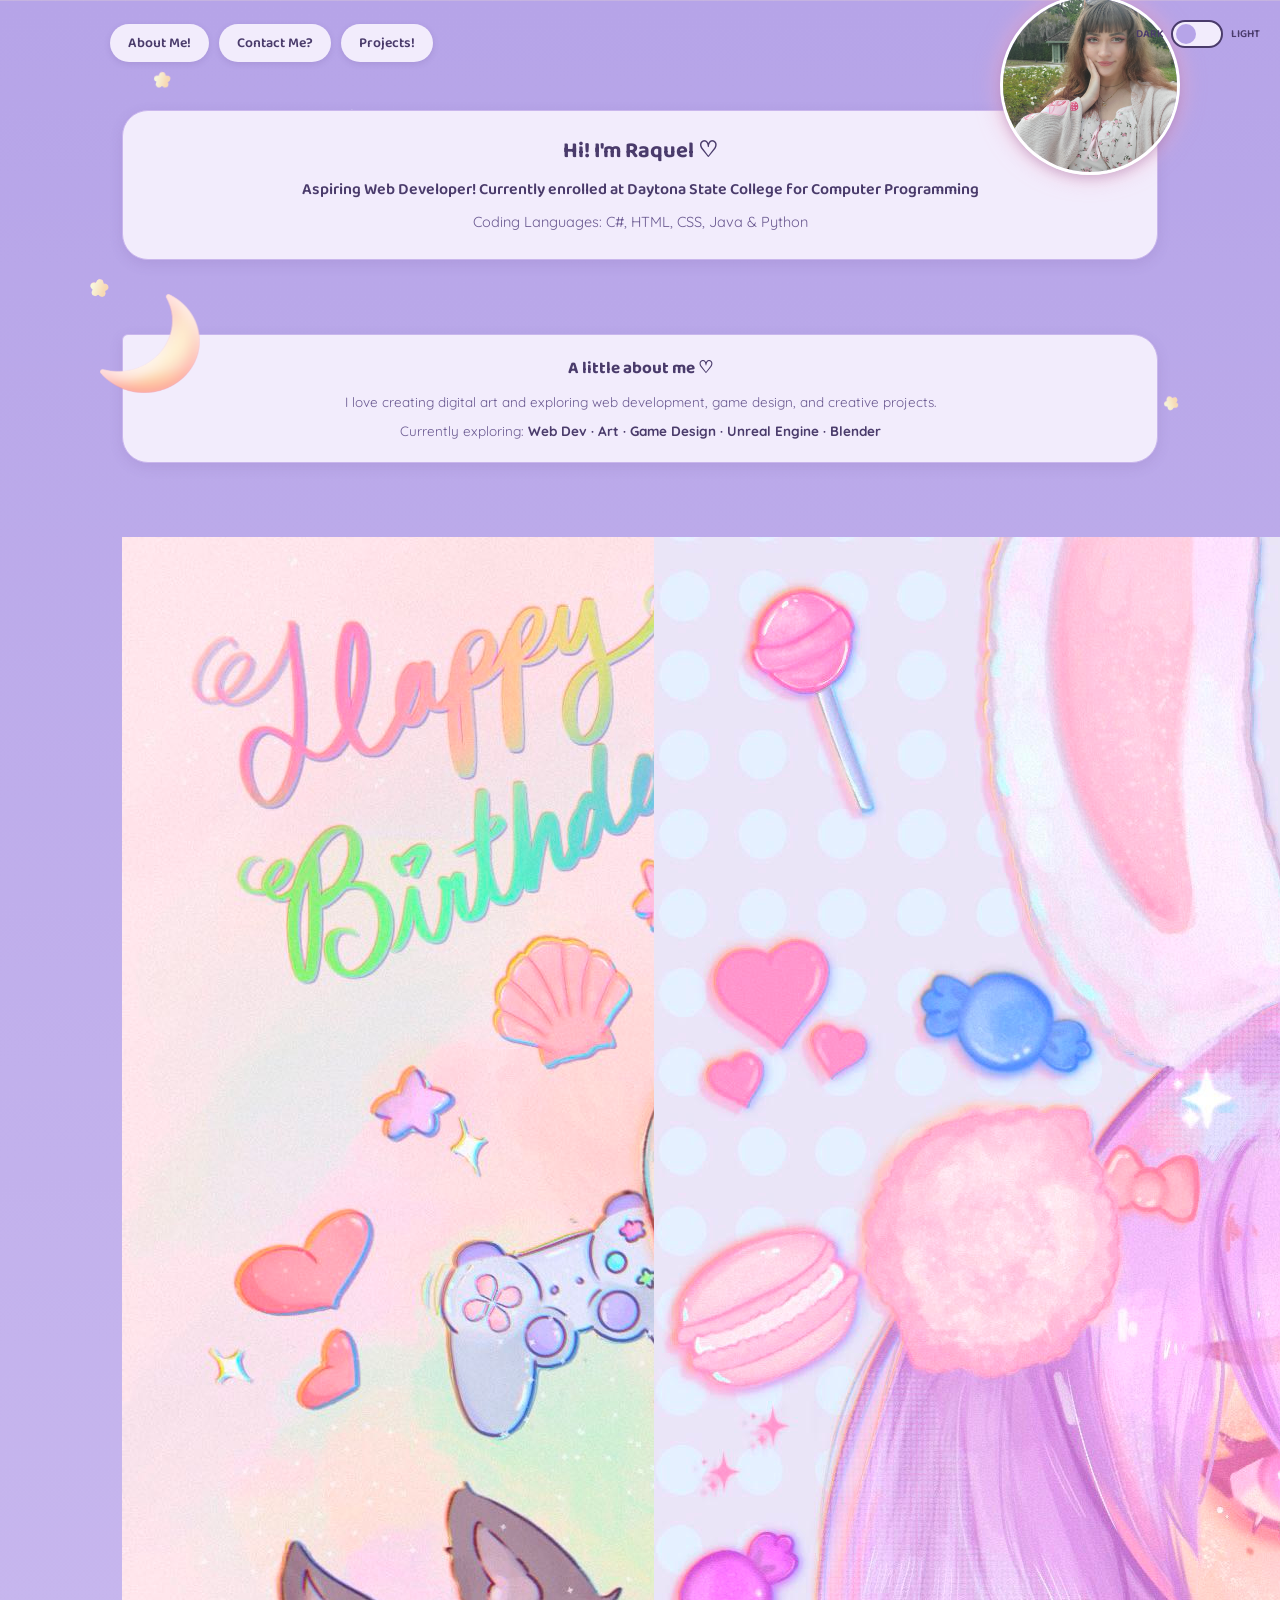
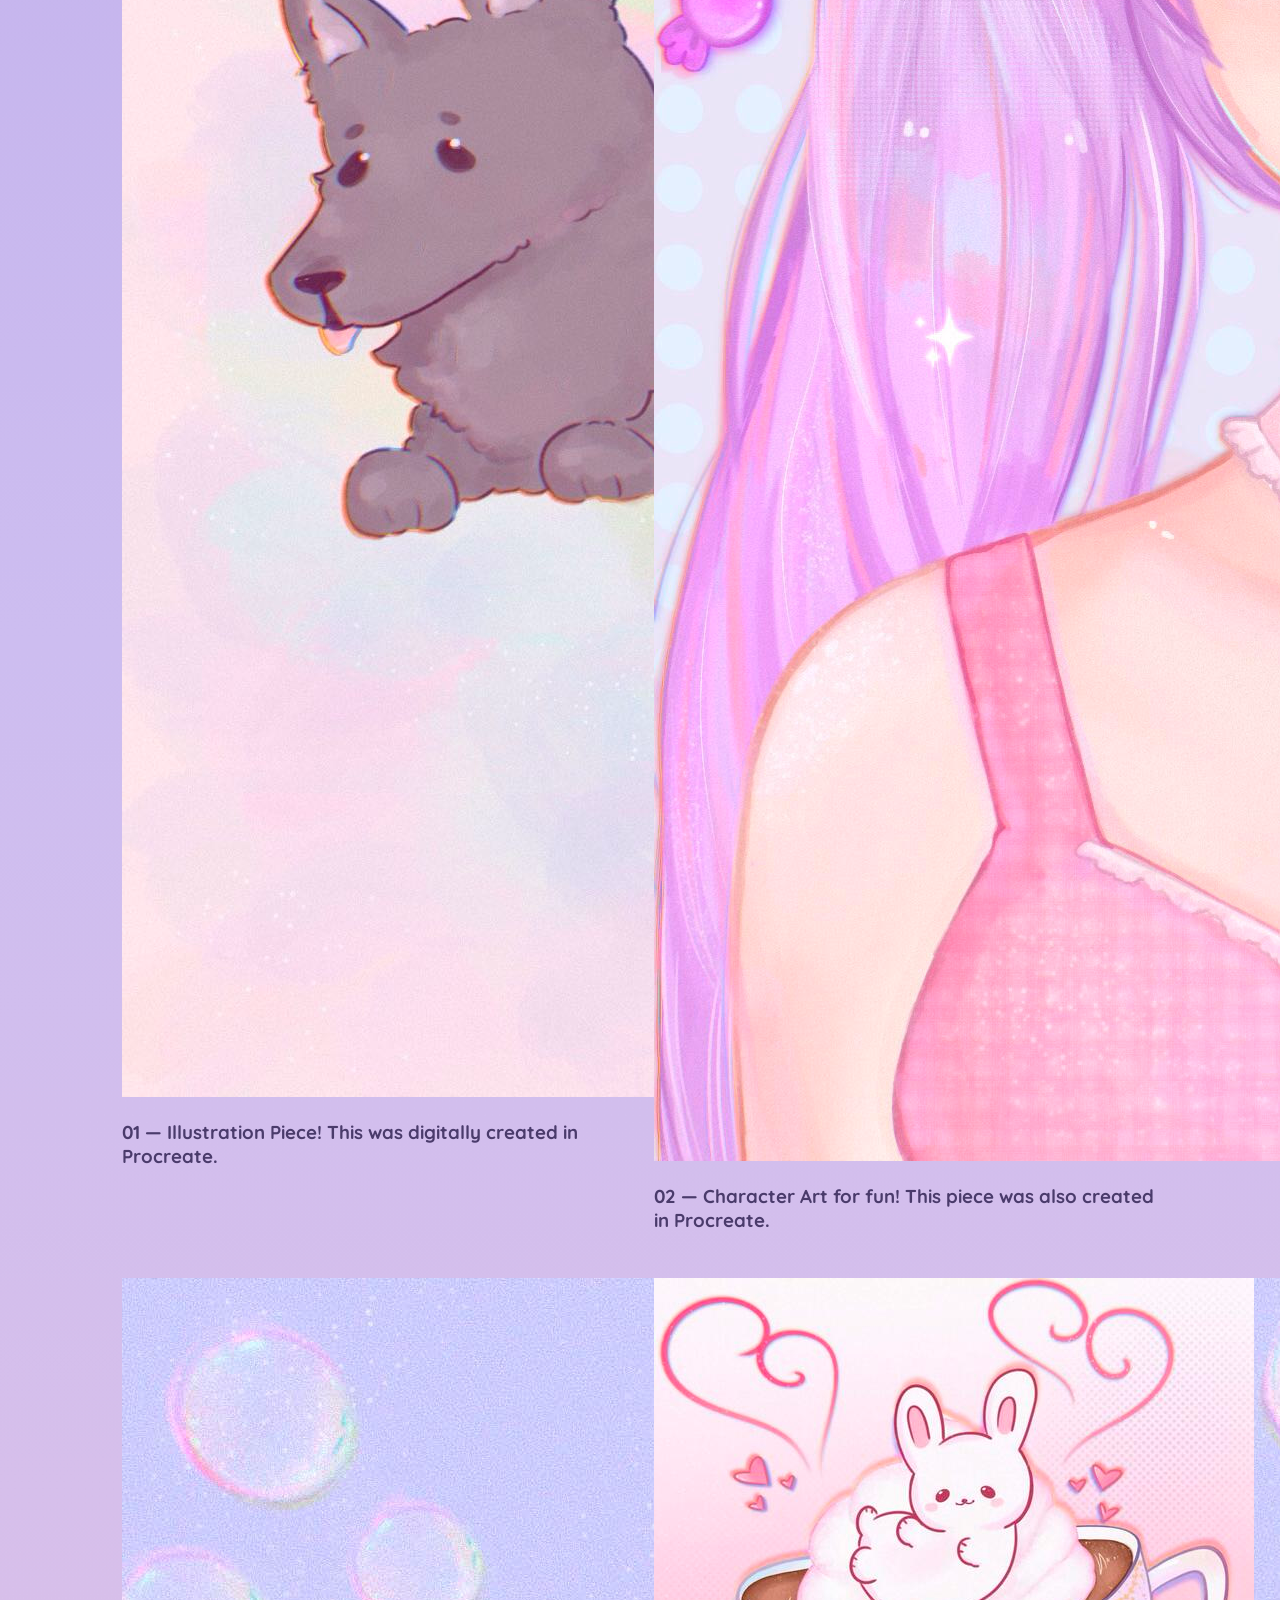
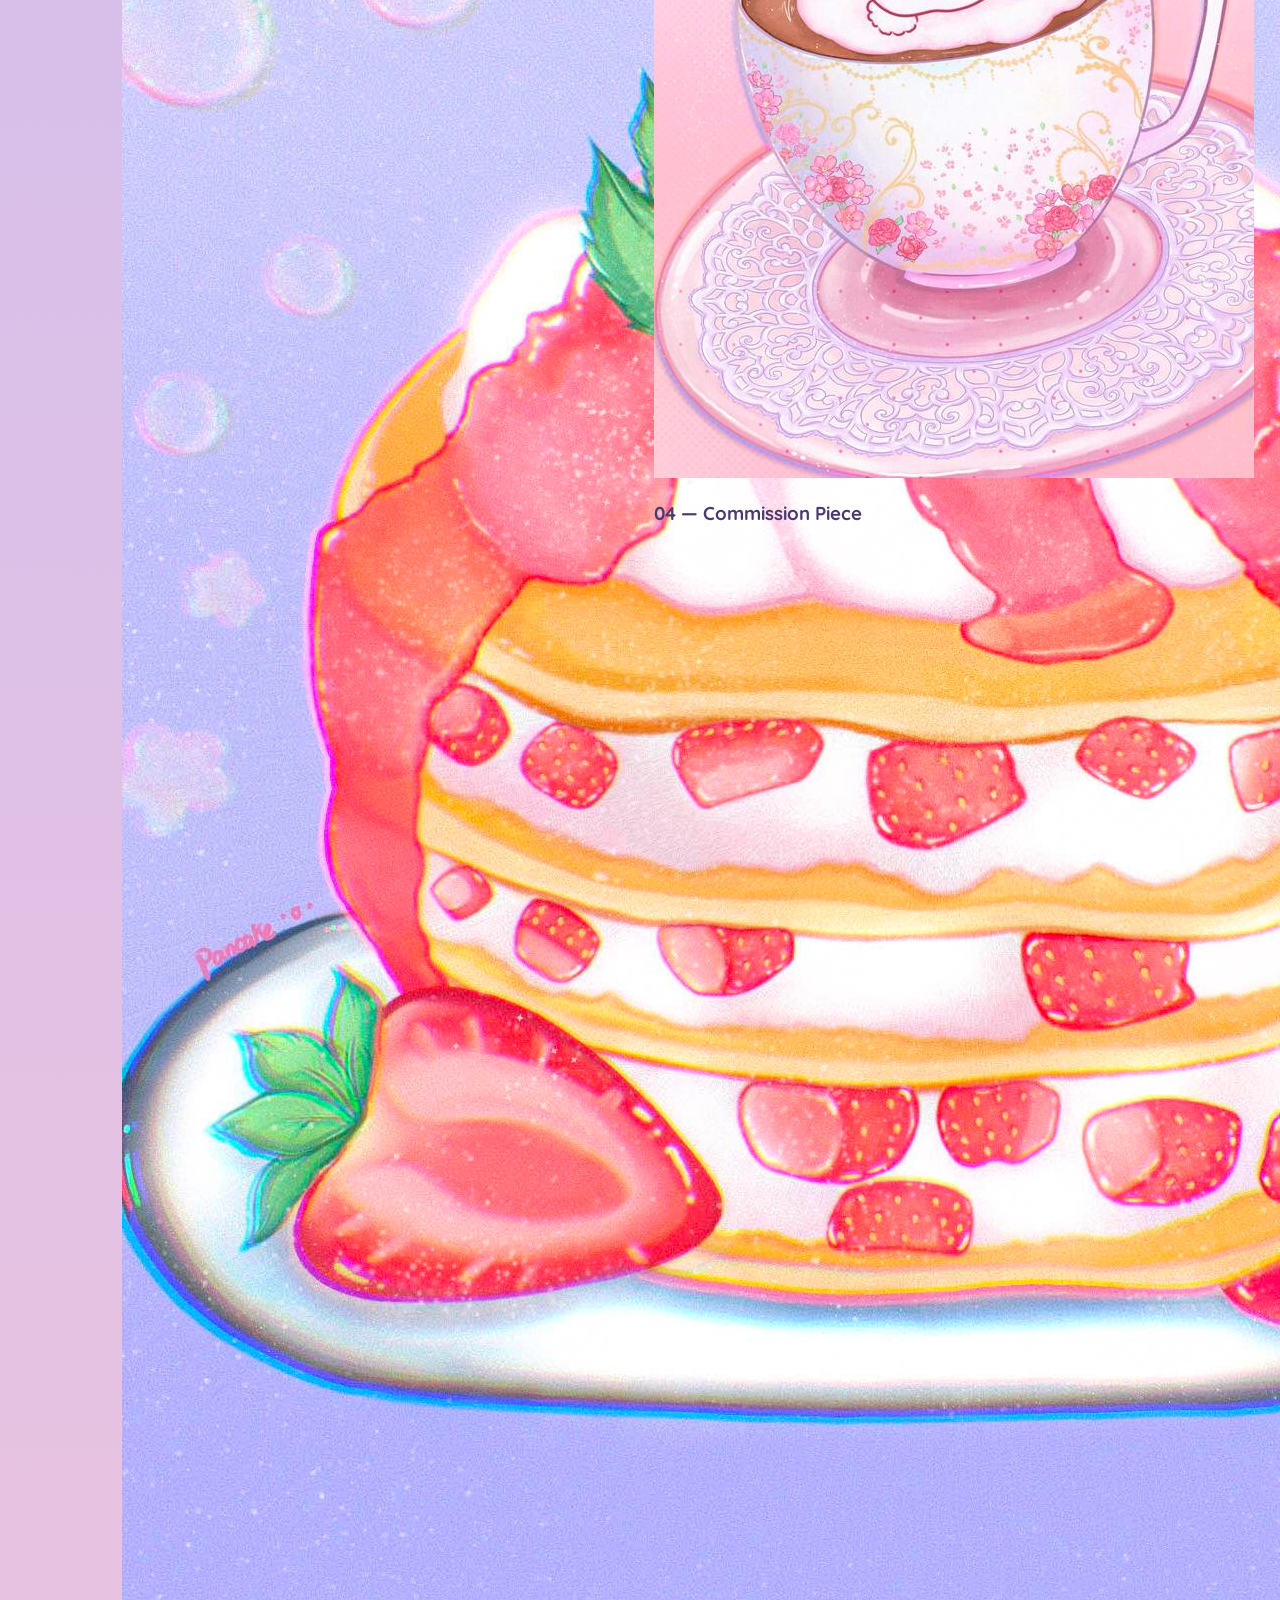
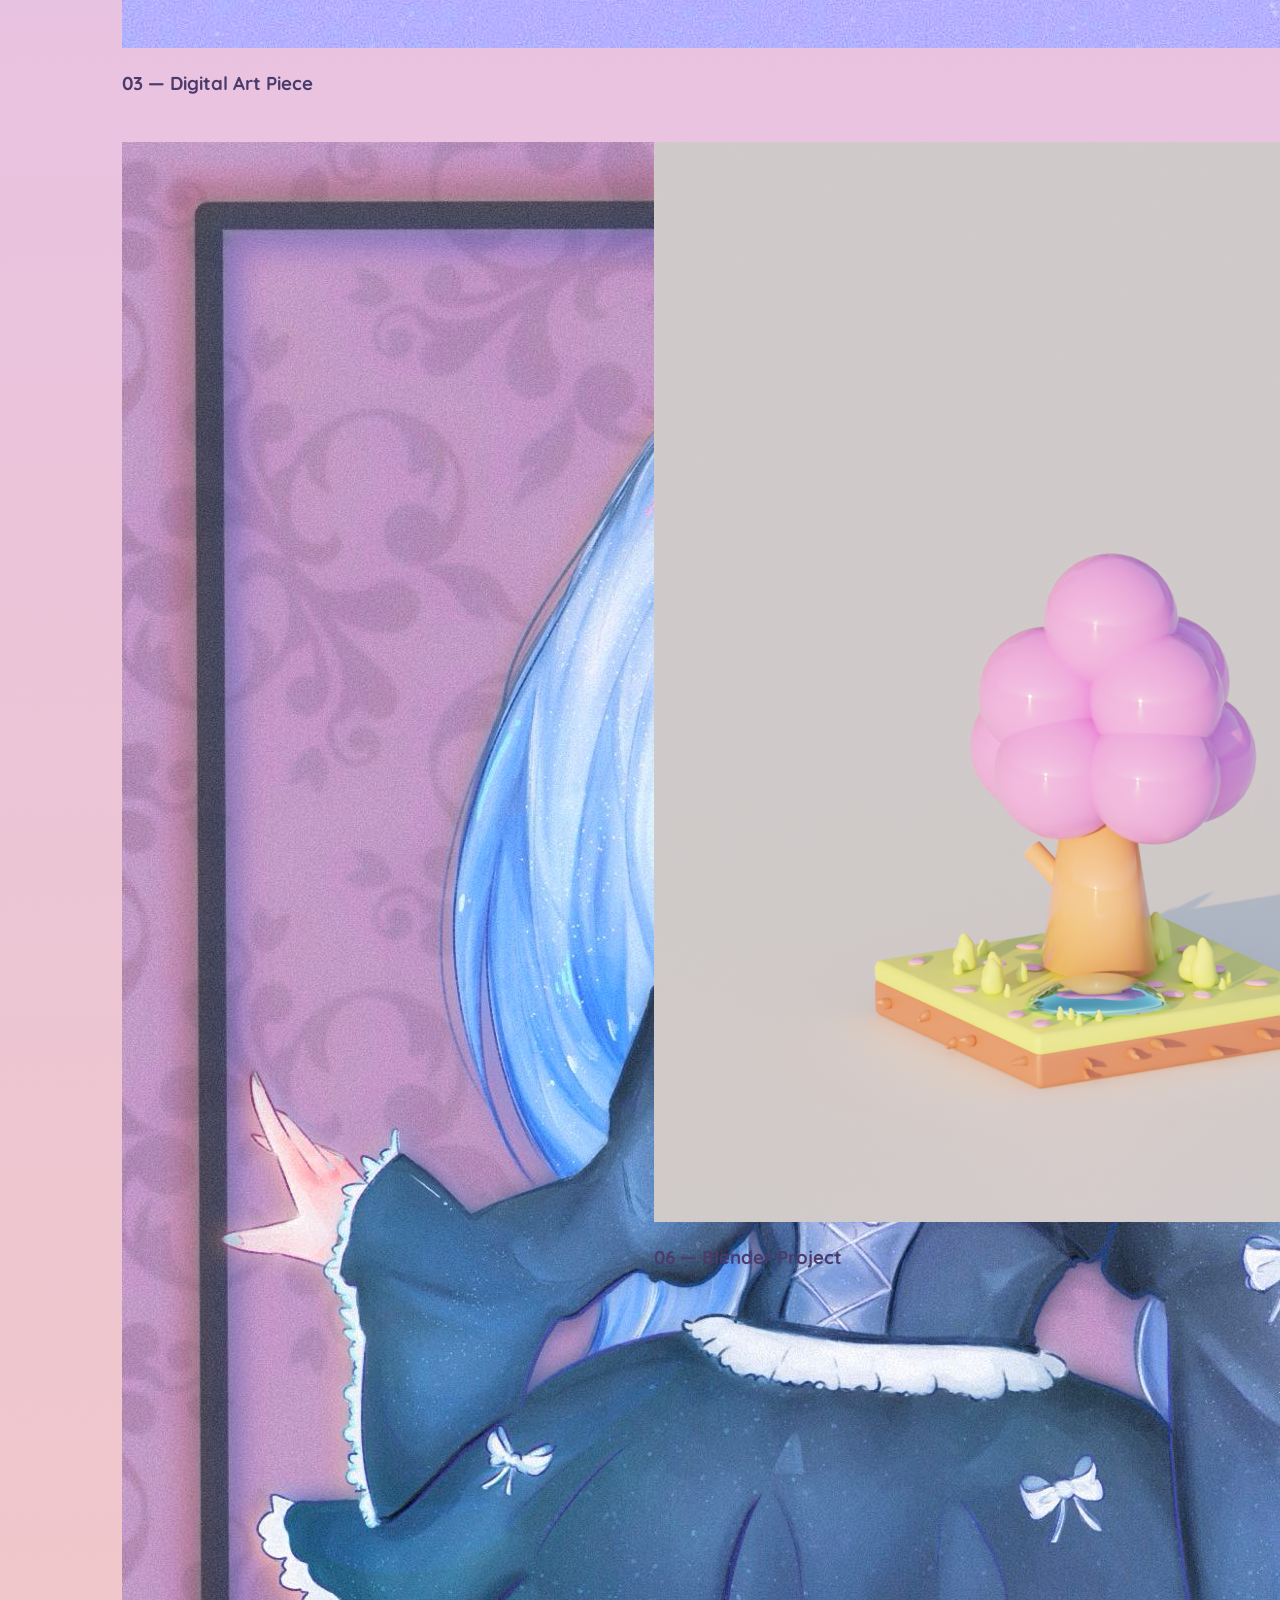
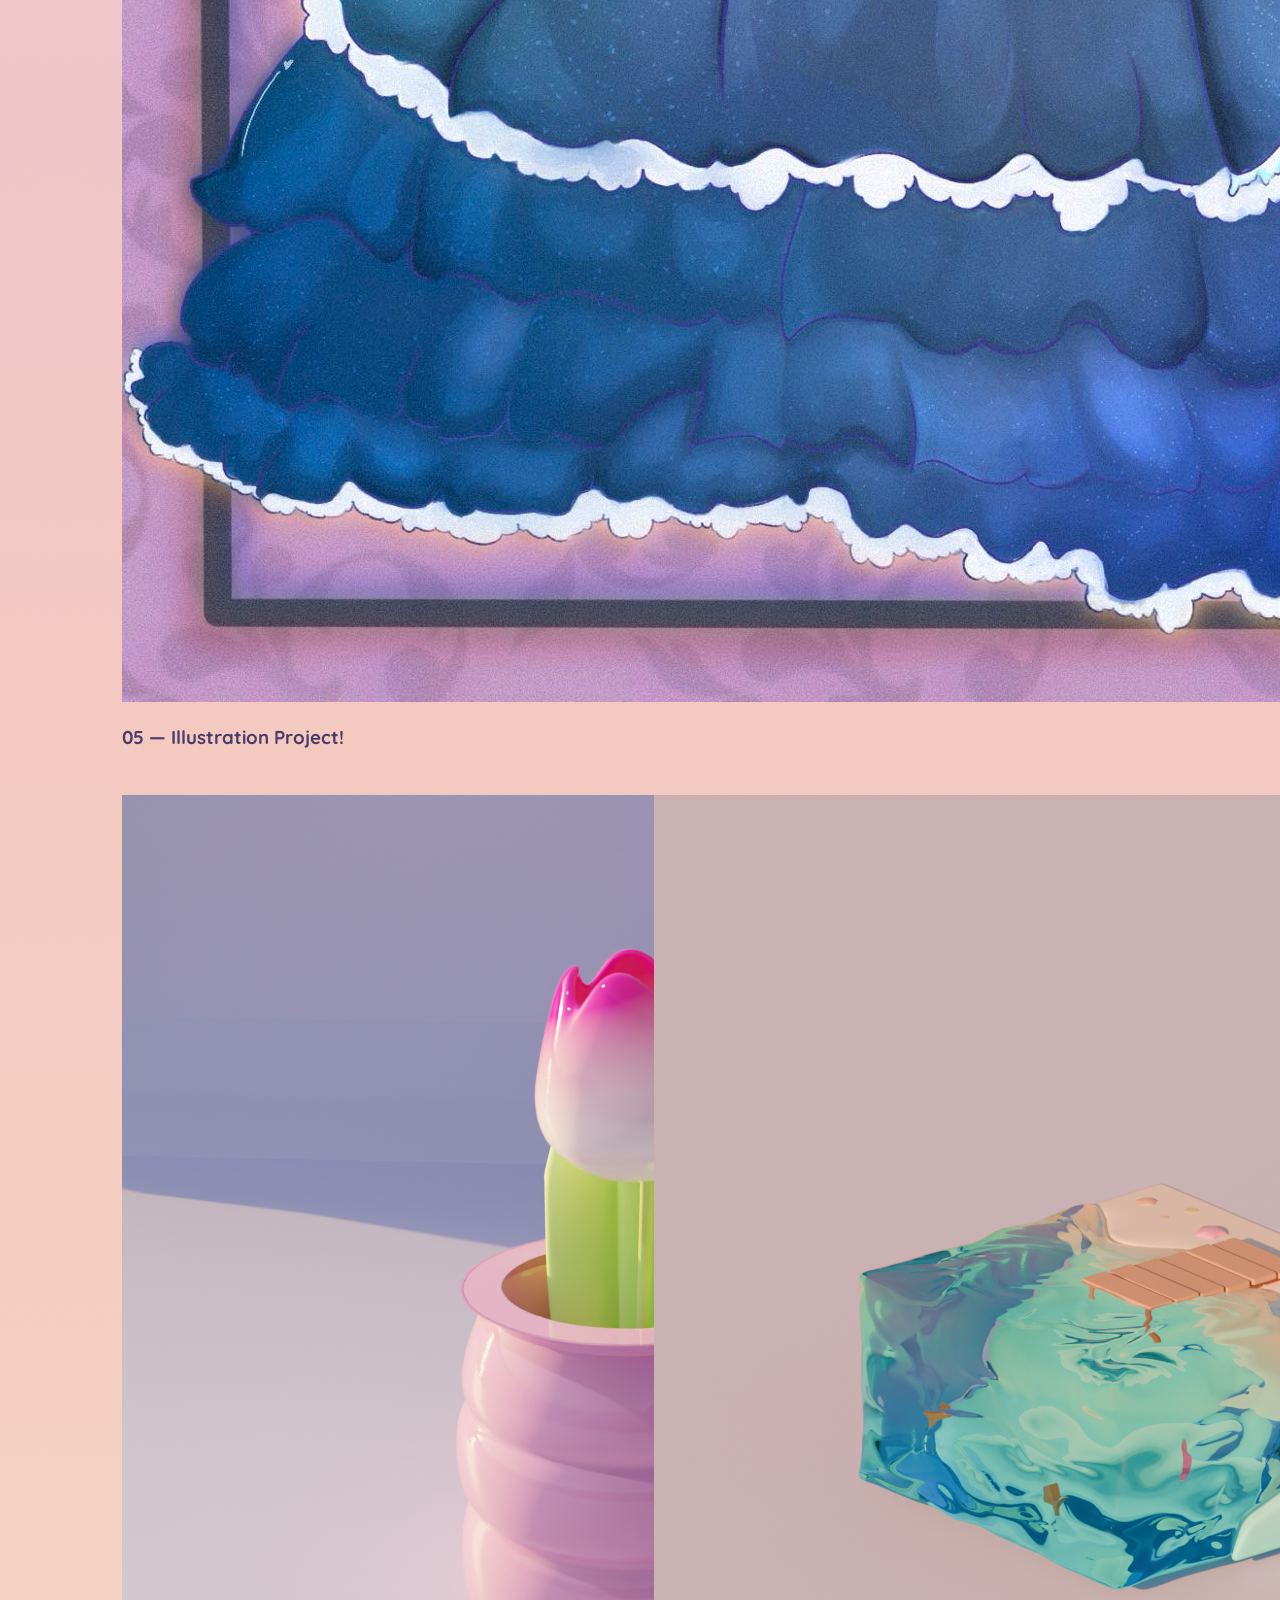
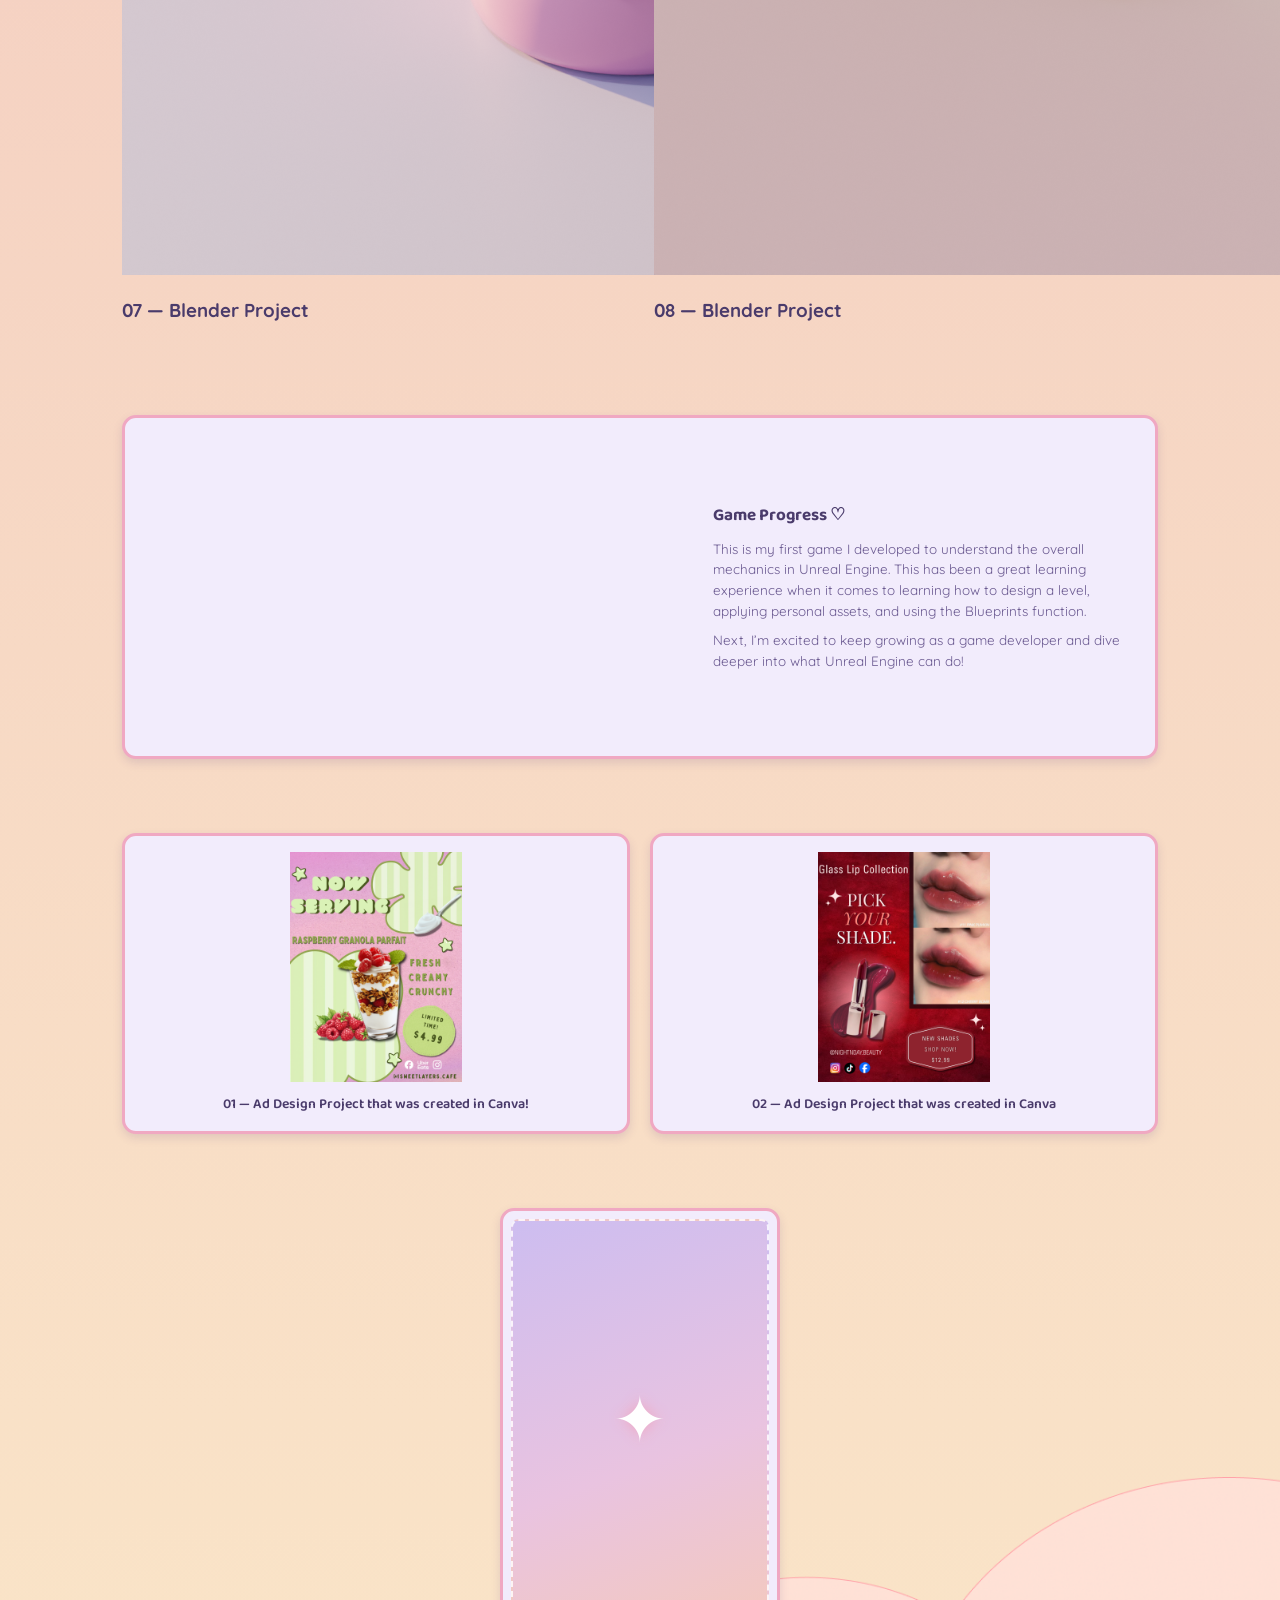
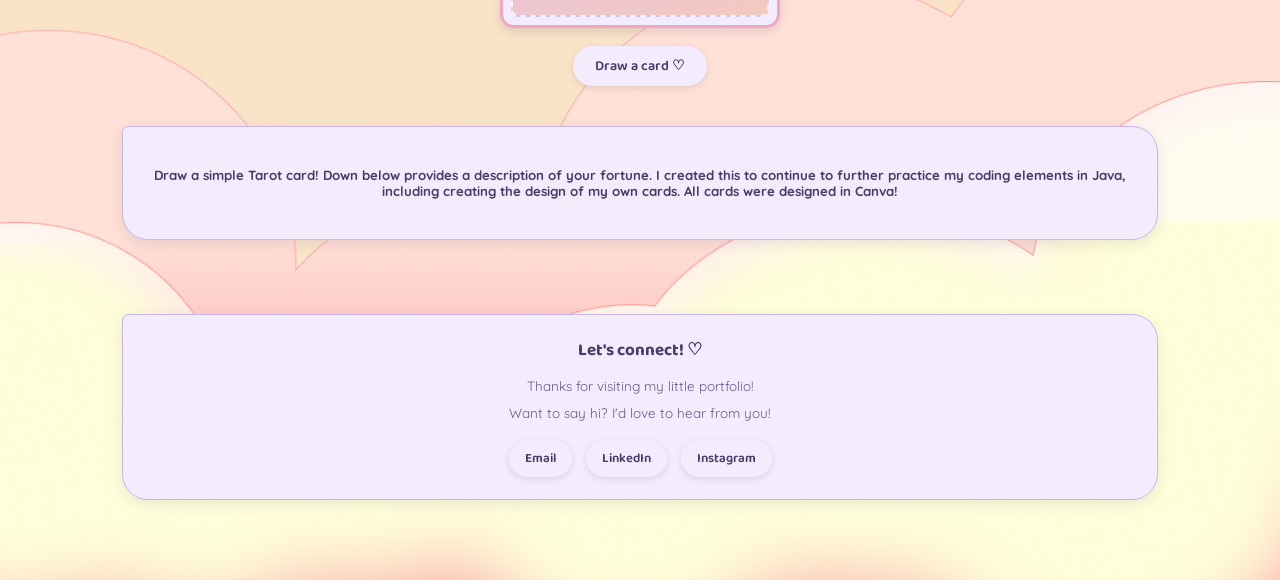
==== index.html @ 55ff1b9c "Update index.html" ====
<!DOCTYPE html>
<html lang="en">
<head>
    <meta charset="UTF-8">
    <meta name="viewport" content="width=device-width, initial-scale=1.0">

    <title>Raquel's Portfolio</title>

    <link rel="stylesheet" href="style.css">
</head>

<body>

    <!-- ========================================
         BACKGROUND DECORATIONS
         ======================================== -->

    <div class="sparkle-layer" aria-hidden="true">

       
        <img src="./Star 2.png" class="bg-star star-1" alt="">
        <img src="./Star 2.png" class="bg-star star-2" alt="">
        <img src="./Star 2.png" class="bg-star star-3" alt="">
        <img src="./Star 2.png" class="bg-star star-4" alt="">
        <img src="./Star 2.png" class="bg-star star-5" alt="">
        <img src="./Star 2.png" class="bg-star star-6" alt="">

   
        <img src="./sparkle.webp" class="bg-star sparkle-1" alt="">
        <img src="./sparkle.webp" class="bg-star sparkle-2" alt="">
        <img src="./sparkle.webp" class="bg-star sparkle-3" alt="">
        <img src="./sparkle.webp" class="bg-star sparkle-4" alt="">
        <img src="./sparkle.webp" class="bg-star sparkle-5" alt="">

    </div>


   
    <img
        src="./Union.png"
        alt=""
        class="cloud cloud-top"
        aria-hidden="true"
    >

    <img
        src="./Union2.png"
        alt=""
        class="cloud cloud-bottom"
        aria-hidden="true"
    >


    <!-- ========================================
         MAIN PAGE
         ======================================== -->

    <div class="page">

        <!-- ====================================
             NAVIGATION
             ==================================== -->

        <nav>

            <div class="nav-buttons">

                <a href="#projects">
                    About Me!
                </a>

                <a href="#contact">
                    Contact Me?
                </a>

                <a href="webproj.html">
                Projects!
                </a>
                
            </div>


            <div class="theme-switcher">

                <span>DARK</span>

                <button
                    class="toggler"
                    id="theme-toggle"
                    aria-label="Toggle dark and light mode"
                    type="button"
                >
                    <span class="circle"></span>
                </button>

                <span>LIGHT</span>

            </div>

        </nav>


        <!-- ====================================
             HERO
             ==================================== -->

        <section class="hero">

            <div class="hero-text">

                <h1>
                    Hi! I'm Raquel ♡
                </h1>

                <h2>
                    Aspiring Web Developer! Currently enrolled at Daytona State College for Computer Programming
                </h2>

                <p>
                    Coding Languages: C#, HTML, CSS, Java &amp; Python
                </p>

            </div>


            <img
                src="./20260401_122504(2).jpg"
                alt="Raquel"
                class="profile-photo"
            >

        </section>


        <!-- ====================================
             ABOUT ME
             ==================================== -->

        <section class="about">

            <!-- Moon decoration -->
            <img
                src="./Subtract.png"
                alt=""
                class="moon"
                aria-hidden="true"
            >


            <div class="about-card">

                <h2>
                    A little about me ♡
                </h2>

                <p>
                    I love creating digital art and exploring
                    web development, game design, and creative projects.
                </p>

                <p>
                    Currently exploring:
                    <strong>
                        Web Dev · Art · Game Design · Unreal Engine · Blender
                    </strong>
                </p>

            </div>

        </section>


        <!-- ====================================
             PROJECTS
             ==================================== -->

        <section id="projects" class="projects">

            <div class="project-grid">


                <!-- Project 1 -->
                <article class="project-card.float-effect">

                    <img
                        src="./IMG_0615_hannahbday(1).jpg"
                        alt="Illustration project"
                    >

                    <h3>
                        01 — Illustration Piece! This was digitally created in Procreate.
                    </h3>

                </article>


                <!-- Project 2 -->
                <article class="project-card.float-effect">

                    <img
                        src="./unnamed.jpg"
                        alt="Character art project"
                    >

                    <h3>
                        02 — Character Art for fun! This piece was also created in Procreate. 
                    </h3>

                </article>


                <!-- Project 3 -->
                <article class="project-card.float-effect">

                    <img
                        src="./unnamedd.jpg"
                        alt="Digital art project"
                    >

                    <h3>
                        03 — Digital Art Piece
                    </h3>

                </article>


                <!-- Project 4 -->
                <article class="project-card.float-effect">

                    <img
                        src="./1781193701600.jpg"
                        alt="Illustration project"
                    >

                    <h3>
                        04 — Commission Piece
                    </h3>

                </article>

                <!-- Project 5 -->
                <article class="project-card.float-effect">

                    <img
                        src="./miku.jpg"
                        alt="Illustration project"
                    >

                    <h3>
                        05 — Illustration Project!
                    </h3>

                </article>

                <!-- Project 6 blender -->
                <article class="project-card.float-effect">

                    <img
                        src="./tree.png"
                        alt="Blender project"
                    >

                    <h3>
                        06 — Blender Project
                    </h3>

                </article>

  <!-- Project 7 blender -->
                <article class="project-card.float-effect">

                    <img
                        src="./flower.png"
                        alt="Blender project"
                    >

                    <h3>
                        07 — Blender Project
                    </h3>

                </article>


  <!-- Project 8 blender -->
                <article class="project-card.float-effect">

                    <img
                        src="./beach.png"
                        alt="Blender project"
                    >

                    <h3>
                        08 — Blender Project
                    </h3>

                </article>

            </div>

        </section>
<!-- ====================================
     GAME PROGRESS
     ==================================== -->

<section id="game" class="game">

    <div class="game-card">

        <div class="game-video">
           <iframe
    src="https://www.youtube.com/embed/OY4XQ6If2ZQ"
    title="Game progress video"
    loading="lazy"
    referrerpolicy="strict-origin-when-cross-origin"
    allow="accelerometer; autoplay; clipboard-write; encrypted-media; gyroscope; picture-in-picture; web-share"
    allowfullscreen>
</iframe>
        </div>

        <div class="game-text">

            <h2>Game Progress ♡</h2>

            <p>
               This is my first game I developed to understand the overall mechanics in Unreal Engine. This has been a great learning experience when it comes to learning how to design a level, applying personal assets, and using the Blueprints function.
            </p>

            <p>
               Next, I’m excited to keep growing as a game developer and dive deeper into what Unreal Engine can do!
            </p>

        </div>

    </div>

</section>
   <!-- ====================================
             GRAPHIC DESIGN
             ==================================== -->

 <section id="design" class="design">

            <div class="design-grid">


                <!-- Project 1 -->
                <article class="project-card">

                    <img
                        src="./aspber.png"
                        alt="AD Design Project"
                    >

                    <h3>
                        01 — Ad Design Project that was created in Canva!
                    </h3>

                </article>

            
                <!-- Project 2 -->
                <article class="project-card">

                    <img
                        src="./Add a subheading.png"
                        alt="AD Design project"
                    >

                    <h3>
                        02 — Ad Design Project that was created in Canva
                    </h3>
                    
                </article>
            
            </div>

 </section>
        <!-- ====================================
             TAROT CARD
             ==================================== -->

       <section id="tarot" class="tarot">
           <div class="tarot-scene">
               <div class="tarot-card" id="tarot-card">

                   <div class="tarot-face tarot-back project-card">
                       <div class="back-art"><span>✦</span></div>
                   </div>
                   <div class="tarot-face tarot-front project-card" aria-live="polite">
                <img id="card-image" src="" alt="">
                <h3 id="card-name"></h3>
                <h4 id="card-desc"></h4>
            </div>

        </div>
    </div>

    <button class="draw-btn" id="draw" type="button">Draw a card ♡</button>
           <div style="padding-top: 20px;"></div>
            <div style="padding-bottom: 20px;"></div>
       <div class="tarot-info" id="tarot-info">

                    <h5>
                    Draw a simple Tarot card! Down below provides a description of your fortune. I created this to continue to further practice my coding elements in Java, including creating the design of my own cards. All cards were designed in Canva!
                    </h5>

                </div>

</section>
                
        <!-- ====================================
             CONTACT
             ==================================== -->

        <section id="contact" class="contact">

            <div class="contact-card">

                <h2>
                    Let's connect! ♡
                </h2>

                <p>
                    Thanks for visiting my little portfolio!
                </p>

                <p>
                    Want to say hi? I'd love to hear from you!
                </p>


                <div class="socials">

                    <a
                        href="mailto:raquelcurlee@gmail.com"
                        aria-label="Email"
                    >
                        Email
                    </a>

                    <a
                        href="https://www.linkedin.com/in/raquel-curlee-39b08a207/"
                        aria-label="LinkedIn"
                    >
                        LinkedIn
                    </a>

                    <a
                        href="https://www.instagram.com/ms.strawberrypancakes/"
                        aria-label="Instagram"
                    >
                        Instagram
                    </a>

                </div>

            </div>

        </section>

    </div>


    <script src="script.js"></script>

</body>
</html>
---- style.css ----
/* ==========================================
   FONTS
   ========================================== */

@import url('https://fonts.googleapis.com/css2?family=Baloo+2:wght@500;600;700&family=Quicksand:wght@400;500;600;700&display=swap');


/* ==========================================
   COLOR VARIABLES
   ========================================== */

:root {

    /* Light mode */
    --lavender-deep: #b6a4e8;
    --lavender: #cdbdf0;
    --pink-mid: #e9c3e0;
    --peach: #f3c9c0;
    --cream: #fbe9c9;

    --card-bg: #f2ecfc;
    --card-border: #c9b6ec;
    --pink-border: #f0a8c2;

    --text-deep: #4a3b6b;
    --text-soft: #6b5a91;

    --sparkle: #fceec2;

    --radius-bubble: 26px;
    --radius-photo: 50%;
}


/* ==========================================
   DARK MODE
   ========================================== */

body.dark-mode {

    --lavender-deep: #211a35;
    --lavender: #302448;
    --pink-mid: #49304a;
    --peach: #5a3c4b;
    --cream: #302638;

    --card-bg: #29213d;
    --card-border: #66528a;
    --pink-border: #b86b91;

    --text-deep: #f5eaff;
    --text-soft: #c9b9df;

    --sparkle: #fff1b8;
}


/* ==========================================
   RESET
   ========================================== */

* {
    box-sizing: border-box;
}


/* ==========================================
   BODY
   ========================================== */

body {

    margin: 0;

    font-family: 'Quicksand', sans-serif;

    color: var(--text-deep);

    background:
        linear-gradient(
            180deg,
            var(--lavender-deep) 0%,
            var(--lavender) 22%,
            var(--pink-mid) 48%,
            var(--peach) 70%,
            var(--cream) 100%
        );

    min-height: 100vh;

    display: flex;
    justify-content: center;

    overflow-x: hidden;

    position: relative;

    transition:
        background 0.4s ease,
        color 0.4s ease;
}


/* ==========================================
   PAGE CONTAINER
   ========================================== */

.page {

    width: 100%;

    max-width: 1100px;

    position: relative;

    padding: 24px 20px 60px;

    z-index: 2;
}


/* ==========================================
   BACKGROUND CLOUDS
   ========================================== */

.cloud {

    position: absolute;

    left: 0;

    width: 100%;

    height: auto;

    pointer-events: none;

    object-fit: cover;
}


.cloud-top {

    top: auto;

    bottom: 0;

    left: 0;

    z-index: 1;
}


.cloud-bottom {

    top: auto;

    bottom: 0;

    left: 0;

    z-index: 0;
}


/* ==========================================
   ✨ BACKGROUND SPARKLE SYSTEM
   ========================================== */

/*
   This layer covers the screen and places
   the decorations independently from the cards.

   This is what makes the stars feel scattered
   across the whole design instead of being
   attached to one particular section.
*/

.sparkle-layer {

    position: fixed;

    inset: 0;

    width: 100%;
    height: 100%;

    pointer-events: none;

    z-index: 1;
}


.bg-star {

    position: absolute;

    height: auto;

    pointer-events: none;

    opacity: 0.9;
}


/* ==========================================
   ⭐ LARGE STARS
   ========================================== */

.star-1 {

    top: 8%;
    left: 12%;

    width: 16px;

    transform: rotate(12deg);
}


.star-2 {

    top: 17%;
    right: 15%;

    width: 13px;

    transform: rotate(-10deg);
}


.star-3 {

    top: 31%;
    left: 7%;

    width: 18px;

    transform: rotate(18deg);
}


.star-4 {

    top: 44%;
    right: 8%;

    width: 14px;

    transform: rotate(-15deg);
}


.star-5 {

    top: 63%;
    left: 11%;

    width: 12px;

    transform: rotate(25deg);
}


.star-6 {

    top: 82%;
    right: 13%;

    width: 19px;

    transform: rotate(-12deg);
}


/* ==========================================
   ✨ SMALL SPARKLES
   ========================================== */

.sparkle-1 {

    top: 12%;
    left: 27%;

    width: 13px;
}


.sparkle-2 {

    top: 26%;
    right: 27%;

    width: 11px;
}


.sparkle-3 {

    top: 49%;
    left: 23%;

    width: 15px;
}


.sparkle-4 {

    top: 70%;
    right: 27%;

    width: 12px;
}


.sparkle-5 {

    top: 91%;
    left: 25%;

    width: 14px;
}


/* ==========================================
   NAVIGATION
   ========================================== */

nav {

    display: flex;

    align-items: center;

    justify-content: space-between;

    margin-bottom: 28px;

    position: relative;

    z-index: 10;
}


.nav-buttons {

    display: flex;

    gap: 10px;
}


.nav-buttons a {

    text-decoration: none;

    font-family: 'Baloo 2', sans-serif;

    font-weight: 600;

    font-size: 14px;

    color: var(--text-deep);

    background: var(--card-bg);

    padding: 8px 18px;

    border-radius: 999px;

    box-shadow:
        0 2px 6px rgba(90, 60, 130, 0.15);

    transition:
        transform 0.15s ease,
        box-shadow 0.15s ease,
        background-color 0.4s ease,
        color 0.4s ease;
}


.nav-buttons a:hover,
.nav-buttons a:focus-visible {

    transform: translateY(-2px);

    box-shadow:
        0 4px 10px rgba(90, 60, 130, 0.22);
}


/* ==========================================
   HERO
   ========================================== */

.hero,
.about,
.projects,
.contact {

    padding: 20px 12px;
}


.hero {

    position: relative;

    margin-bottom: 34px;
}


.hero-text {

    background: var(--card-bg);

    border: 1.5px solid var(--card-border);

    border-radius: var(--radius-bubble);

    padding: 22px 26px 26px;

    text-align: center;

    box-shadow:
        0 4px 14px rgba(90, 60, 130, 0.12);

    transition:
        background-color 0.4s ease,
        border-color 0.4s ease,
        color 0.4s ease,
        box-shadow 0.4s ease;
}


.hero-text h1 {

    font-family: 'Baloo 2', sans-serif;

    font-size: 22px;

    margin: 0 0 10px;

    color: var(--text-deep);
}


.hero-text h2 {

    font-family: 'Baloo 2', sans-serif;

    font-size: 16px;

    font-weight: 600;

    margin: 0 0 10px;

    color: var(--text-deep);

    line-height: 1.4;
}


.hero-text p {

    font-size: 14.5px;

    margin: 0;

    color: var(--text-soft);

    line-height: 1.5;
}


/* ==========================================
   PROFILE PHOTO
   ========================================== */

.profile-photo {

    width: 180px;

    height: 180px;

    border-radius: var(--radius-photo);

    object-fit: cover;

    object-position: center 20%;

    border: 3px solid #ffffff;

    box-shadow:
        0 4px 10px rgba(90, 60, 130, 0.2),
        0 0 20px 4px rgba(240, 168, 194, 0.55);

    position: absolute;

    top: -95px;

    right: -10px;

    z-index: 5;
}


/* ==========================================
   ABOUT SECTION
   ========================================== */

.about {

    position: relative;

    margin-bottom: 34px;
}


/* ==========================================
   MOON
   ========================================== */

.moon {

    display: block;

    width: 100px;

    height: auto;

    position: absolute;

    top: -20px;

    left: -10px;

    margin: 0;

    z-index: 3;
}


/* ==========================================
   ABOUT CARD
   ========================================== */

.about-card {

    background: var(--card-bg);

    border: 1.5px solid var(--card-border);

    border-radius: var(--radius-bubble);

    border-top-left-radius: 6px;

    padding: 20px 24px;

    text-align: center;

    box-shadow:
        0 4px 14px rgba(90, 60, 130, 0.12);

    transition:
        background-color 0.4s ease,
        border-color 0.4s ease,
        color 0.4s ease,
        box-shadow 0.4s ease;
}


.about-card h2 {

    font-family: 'Baloo 2', sans-serif;

    font-size: 17px;

    margin: 0 0 10px;
}


.about-card p {

    font-size: 13.5px;

    line-height: 1.55;

    margin: 0 0 8px;

    color: var(--text-soft);
}


.about-card p:last-child {

    margin-bottom: 0;
}


.about-card strong {

    color: var(--text-deep);
}


/* ==========================================
   PROJECTS
   ========================================== */

.projects {

    position: relative;

    margin-bottom: 34px;
}


.project-grid {

    display: grid;

    grid-template-columns: 1fr 1fr;

    gap: 16px;
}



/* ==========================================
   PROJECT GRID
   ========================================== */

.project-grid,
.design-grid {

    display: grid;

    grid-template-columns: repeat(2, minmax(0, 1fr));

    gap: 28px;

}


/* ==========================================
   PROJECT CARD CONTAINERS
   ========================================== */

.project-grid .project-card,
.design-grid .project-card {

    display: flex;

    flex-direction: column;

    align-items: center;

    justify-content: flex-start;

    gap: 12px;

    width: 100%;

    min-width: 0;

    padding: 16px;

    margin: 0;

    background: var(--card-bg);

    border: 3px solid var(--pink-border);

    border-radius: 14px;

    text-align: center;

    box-shadow:
        0 4px 10px rgba(90, 60, 130, 0.15);

    transition:
        box-shadow 0.3s ease,
        background-color 0.4s ease,
        border-color 0.4s ease;

}


/* ==========================================
   PROJECT IMAGES
   ========================================== */

.project-grid .project-card img,
.design-grid .project-card img {

    width: 100%;

    height: 230px;

    object-fit: contain;

    border-radius: 10px;

    display: block;

}


/* ==========================================
   PROJECT DESCRIPTIONS
   ========================================== */

.project-grid .project-card h3,
.design-grid .project-card h3 {

    width: 100%;

    font-family: 'Baloo 2', sans-serif;

    font-size: 14px;

    font-weight: 600;

    line-height: 1.5;

    margin: 0;

    color: var(--text-deep);

}


/* ==========================================
   HOVER EFFECT
   ========================================== */

.project-grid .project-card:hover,
.design-grid .project-card:hover {

    box-shadow:
        0 0 14px rgba(90, 60, 130, 0.18),
        0 0 26px 6px rgba(240, 168, 194, 0.65);

}


/* ==========================================
   SLIDE-IN ANIMATION
   ========================================== */

.project-grid .project-card,
.design-grid .project-card {

    opacity: 0;

    animation: slideIntoFrame 0.8s ease forwards;

}


@keyframes slideIntoFrame {

    from {

        opacity: 0;

        transform: translateY(35px);

    }

    to {

        opacity: 1;

        transform: translateY(0);

    }

}


/* STAGGERED ENTRANCE */

.project-grid .project-card:nth-child(1) {
    animation-delay: 0.2s;
}

.project-grid .project-card:nth-child(2) {
    animation-delay: 0.4s;
}

.project-grid .project-card:nth-child(3) {
    animation-delay: 0.6s;
}

.project-grid .project-card:nth-child(4) {
    animation-delay: 0.8s;
}


/* ==========================================
   MOBILE
   ========================================== */

@media (max-width: 560px) {

    .project-grid,
    .design-grid {

        grid-template-columns: 1fr;

        gap: 20px;

    }

    .project-grid .project-card img,
    .design-grid .project-card img {

        height: 250px;

    }

}


/* ==========================================
   GAME PROGRESS
   ========================================== */

.game {

    padding: 20px 12px;

    margin-bottom: 34px;
}


.game-card {

    display: flex;

    align-items: center;

    gap: 18px;

    background: var(--card-bg);

    border: 3px solid var(--pink-border);

    border-radius: 14px;

    padding: 12px;

    box-shadow:
        0 4px 10px rgba(90, 60, 130, 0.15);

    transition:
        background-color 0.4s ease,
        border-color 0.4s ease;
}


.game-video {

    flex: 1.3;
}


.game-video iframe {

    width: 100%;

    aspect-ratio: 16 / 9;

    border: none;

    border-radius: 8px;

    display: block;
}


.game-text {

    flex: 1;

    text-align: left;
}


.game-text h2 {

    font-family: 'Baloo 2', sans-serif;

    font-size: 17px;

    margin: 0 0 10px;

    color: var(--text-deep);
}


.game-text p {

    font-size: 13.5px;

    line-height: 1.55;

    margin: 0 0 8px;

    color: var(--text-soft);
}


.game-text p:last-child {

    margin-bottom: 0;
}


/* Stack video above text on small screens */
@media (max-width: 560px) {

    .game-card {

        flex-direction: column;
    }

    .game-video,
    .game-text {

        flex: none;

        width: 100%;
    }
}
/* ==========================================
     GRAPHIC DESIGN
   ========================================== */
.design {
    position: relative;
    padding: 20px 12px;
    margin-bottom: 34px;
}

.design-grid {
    display: grid;
    grid-template-columns: 1fr 1fr;
    gap: 20px;
}


/* Stack on small screens */
@media (max-width: 560px) {
    .design-grid {
        grid-template-columns: 1fr;
    }
}

/* ==========================================
   TAROT CARD 
   ========================================== */

.tarot {
    padding: 20px 12px;
    margin-bottom: 34px;
    text-align: center;
}

.tarot-scene {
    width: min(280px, 100%);
    margin: 0 auto 18px;
    perspective: 1000px;       
}

.tarot-card {
    display: grid;              
    transform-style: preserve-3d;
    transition: transform 0.8s ease;
}

.tarot-card.is-flipped {
    transform: rotateY(180deg);
}

.tarot-face {
    grid-area: 1 / 1;         
    backface-visibility: hidden;
    -webkit-backface-visibility: hidden;
}


.tarot-front,
.tarot-front:hover {
    transform: rotateY(180deg);
}


.tarot-back:hover {
    transform: none;
}

.tarot-front img {
    aspect-ratio: auto;
    object-fit: contain;
}

.tarot-front h3 {
    font-size: 15px;
    margin: 10px 0 0;
}

.tarot-front h4 {
    font-family: 'Quicksand', sans-serif;
    font-weight: 500;
    font-size: 12.5px;
    line-height: 1.45;
    margin: 6px 8px 4px;
    color: var(--text-soft);
}

/* Back of card: simple pastel design, swap for an image later if you like */
.tarot-back {
    position: relative;
    min-height: 420px;
}

.back-art {
    position: absolute;
    inset: 8px;
    border-radius: 8px;
    border: 2px dashed rgba(255, 255, 255, 0.8);
    background: linear-gradient(160deg, var(--lavender) 0%, var(--pink-mid) 60%, var(--peach) 100%);
    display: grid;
    place-items: center;
    font-size: 64px;
    color: #ffffff;
    text-shadow: 0 0 14px var(--pink-border);
}


.draw-btn {
    font-family: 'Baloo 2', sans-serif;
    font-weight: 600;
    font-size: 14px;
    color: var(--text-deep);
    background: var(--card-bg);
    border: none;
    padding: 9px 22px;
    border-radius: 999px;
    cursor: pointer;
    box-shadow: 0 2px 6px rgba(90, 60, 130, 0.15);
    transition: transform 0.15s ease, background-color 0.4s ease, color 0.4s ease;
   .space-bottom {
  margin-bottom: 20px;
}
}

.draw-btn:hover,
.draw-btn:focus-visible {
    transform: translateY(-2px);
}

@media (prefers-reduced-motion: reduce) {
    .tarot-card { transition: none; }
}

.tarot-info {

    background: var(--card-bg);

    border: 1.5px solid var(--card-border);

    border-radius: var(--radius-bubble);

    border-top-left-radius: 6px;

    padding: 18px 20px;

    text-align: center;

    box-shadow:
        0 4px 14px rgba(90, 60, 130, 0.12);

    transition:
        background-color 0.4s ease,
        border-color 0.4s ease,
        color 0.4s ease,
        box-shadow 0.4s ease;
}
.tarot-face {

    background: var(--card-bg);

    border: 3px solid var(--pink-border);

    border-radius: 14px;

    padding: 8px;

    text-align: center;

    box-shadow:
        0 4px 10px rgba(90, 60, 130, 0.15);

}
/* ==========================================
   CONTACT
   ========================================== */

.contact {

    position: relative;
}


.contact-card {

    background: var(--card-bg);

    border: 1.5px solid var(--card-border);

    border-radius: var(--radius-bubble);

    border-top-left-radius: 6px;

    padding: 22px 24px;

    text-align: center;

    box-shadow:
        0 4px 14px rgba(90, 60, 130, 0.12);

    transition:
        background-color 0.4s ease,
        border-color 0.4s ease,
        color 0.4s ease,
        box-shadow 0.4s ease;
}


.contact-card h2 {

    font-family: 'Baloo 2', sans-serif;

    font-size: 17px;

    margin: 0 0 12px;
}


.contact-card p {

    font-size: 13.5px;

    line-height: 1.55;

    margin: 0 0 6px;

    color: var(--text-soft);
}


/* ==========================================
   SOCIAL LINKS
   ========================================== */

.socials {

    display: flex;

    justify-content: center;

    gap: 14px;

    margin-top: 16px;
}


.socials a {

    text-decoration: none;

    font-family: 'Baloo 2', sans-serif;

    font-weight: 600;

    font-size: 13px;

    color: var(--text-deep);

    background: var(--card-bg);

    padding: 8px 16px;

    border-radius: 999px;

    box-shadow:
        0 2px 6px rgba(90, 60, 130, 0.15);

    transition:
        transform 0.15s ease,
        background-color 0.4s ease,
        color 0.4s ease;
}


.socials a:hover,
.socials a:focus-visible {

    transform: translateY(-2px);
}


/* ==========================================
   DARK MODE SWITCH
   ========================================== */

.theme-switcher {

    position: fixed;

    top: 20px;

    right: 20px;

    display: flex;

    align-items: center;

    gap: 8px;

    font-family: 'Baloo 2', sans-serif;

    font-size: 11px;

    font-weight: 600;

    color: var(--text-deep);

    z-index: 10000;
}


.toggler {

    width: 52px;

    height: 28px;

    padding: 0;

    border: 2px solid var(--text-deep);

    border-radius: 999px;

    background: var(--card-bg);

    cursor: pointer;

    position: relative;

    display: block;

    z-index: 100;

    transition:
        background-color 0.3s ease,
        border-color 0.3s ease;
}


.circle {

    width: 20px;

    height: 20px;

    position: absolute;

    top: 2px;

    left: 3px;

    border-radius: 50%;

    background: var(--lavender-deep);

    transition:
        transform 0.3s ease,
        background-color 0.3s ease;
}


body.dark-mode .circle {

    transform: translateX(23px);

    background: var(--pink-border);
}


/* ==========================================
   RAINBOW CURSOR SPARKLE
   ========================================== */

.rainbow-sparkle {

    position: fixed;

    width: 20px;

    height: 20px;

    pointer-events: none;

    z-index: 999999;

    transform: translate(-50%, -50%);

    background-color: hotpink;

    clip-path: polygon(
        50% 0%,
        60% 40%,
        100% 50%,
        60% 60%,
        50% 100%,
        40% 60%,
        0% 50%,
        40% 40%
    );

    filter:
        drop-shadow(0 0 4px hotpink)
        drop-shadow(0 0 8px hotpink);

    animation:
        rainbowSparkle 1s ease-out forwards;
}


@keyframes rainbowSparkle {

    0% {

        opacity: 1;

        transform:
            translate(-50%, -50%)
            scale(0.3)
            rotate(0deg);
    }


    30% {

        opacity: 1;

        transform:
            translate(-50%, -50%)
            scale(1.3)
            rotate(30deg);
    }


    100% {

        opacity: 0;

        transform:
            translate(-50%, -50%)
            scale(0)
            rotate(90deg);
    }
}


/* ==========================================
   REDUCED MOTION
   ========================================== */

@media (prefers-reduced-motion: reduce) {

    .nav-buttons a,
    .socials a,
    .project-card {

        transition: none;
    }

}


/* ==========================================
   MOBILE
   ========================================== */

@media (max-width: 360px) {

    .page {

        padding:
            18px
            14px
            50px;
    }


    .profile-photo {

        width: 92px;

        height: 92px;

        border-radius: var(--radius-photo);

        object-fit: cover;

        border: 3px solid #ffffff;

        box-shadow:
            0 4px 10px rgba(90, 60, 130, 0.2),
            0 0 20px 4px rgba(240, 168, 194, 0.55);

        position: absolute;

        top: -20px;

        right: 4px;
    }


    .sparkle-layer {

        opacity: 0.8;
    }


    .project-grid {

        gap: 10px;
    }


    .nav-buttons {

        gap: 6px;
    }


    .nav-buttons a {

        padding:
            7px
            12px;

        font-size: 12px;
    }

}

/*  FLOAT EFFECT */

.float-effect {
    transition:
        transform 0.2s ease,
        box-shadow 0.2s ease;
}

.float-effect:hover {
    transform: translateY(-4px);

    box-shadow:
        0 6px 14px rgba(90, 60, 130, 0.18),
        0 0 18px rgba(240, 168, 194, 0.35);
}
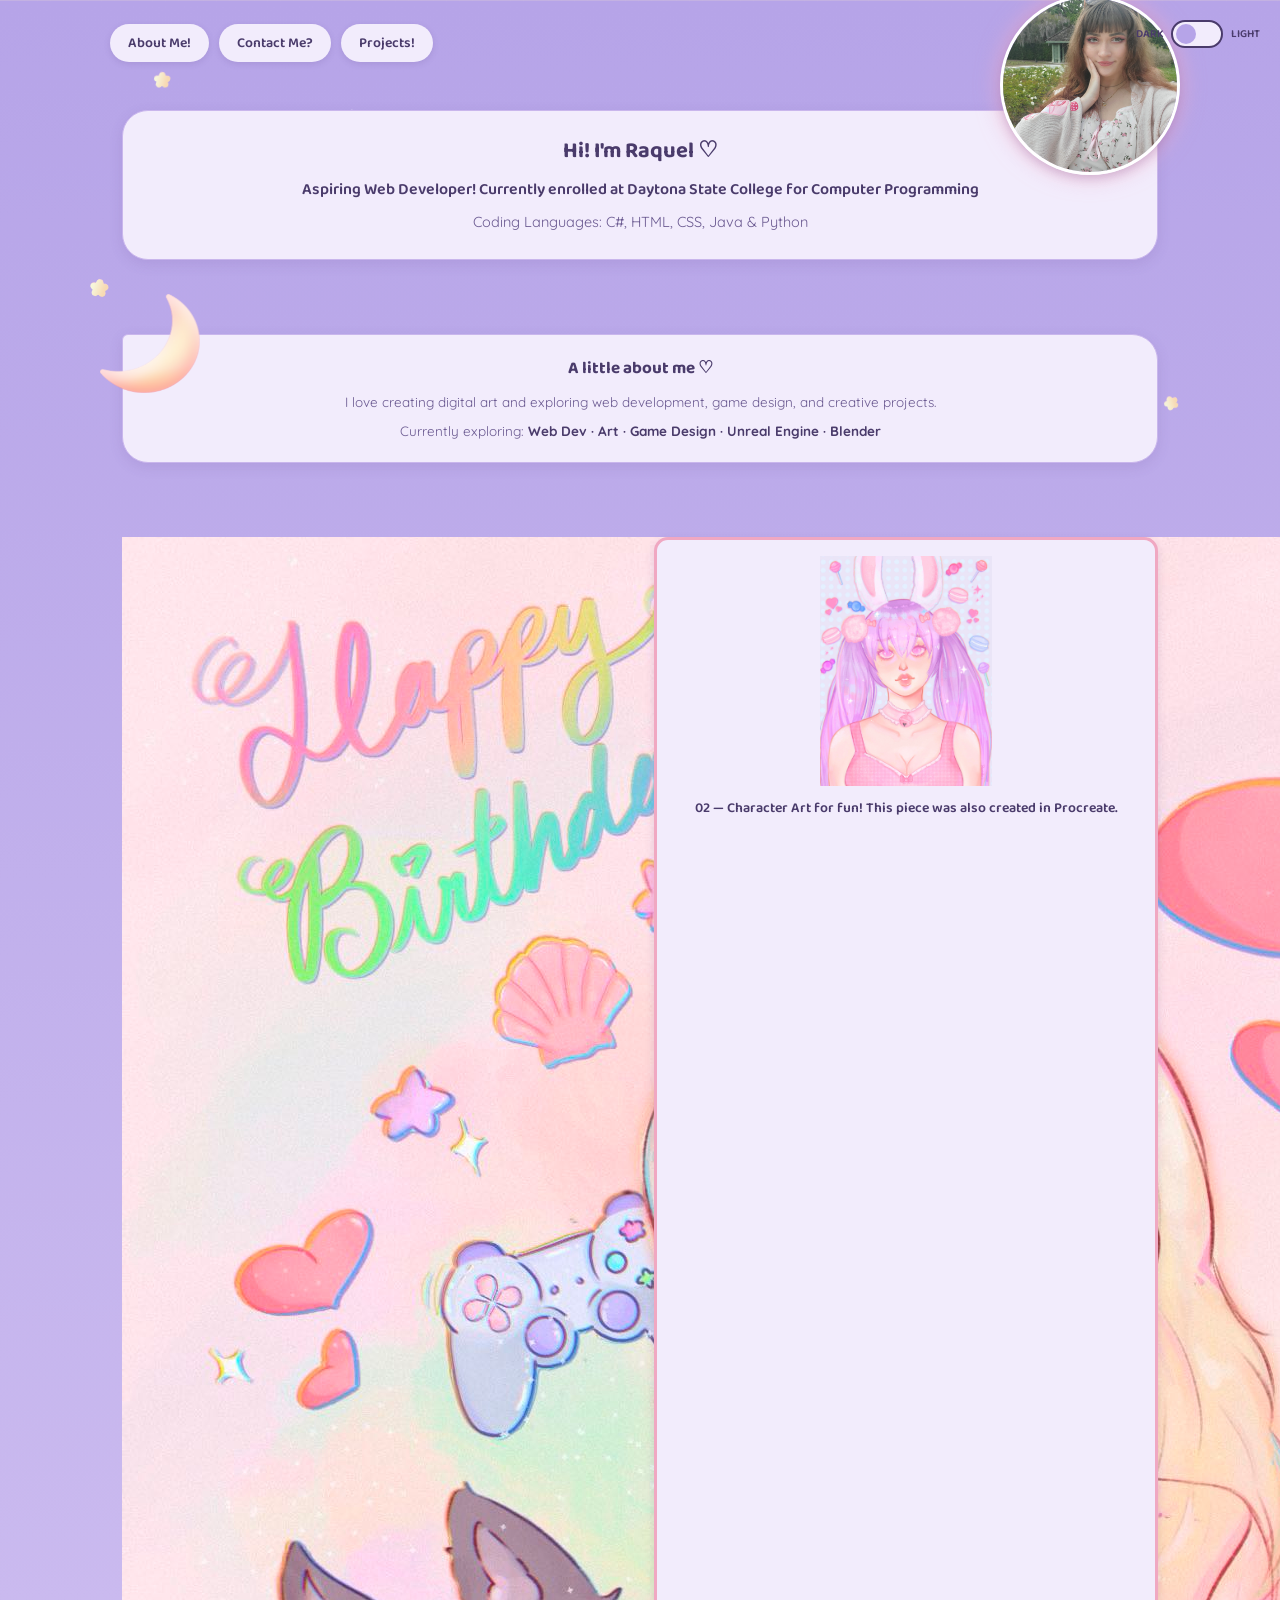
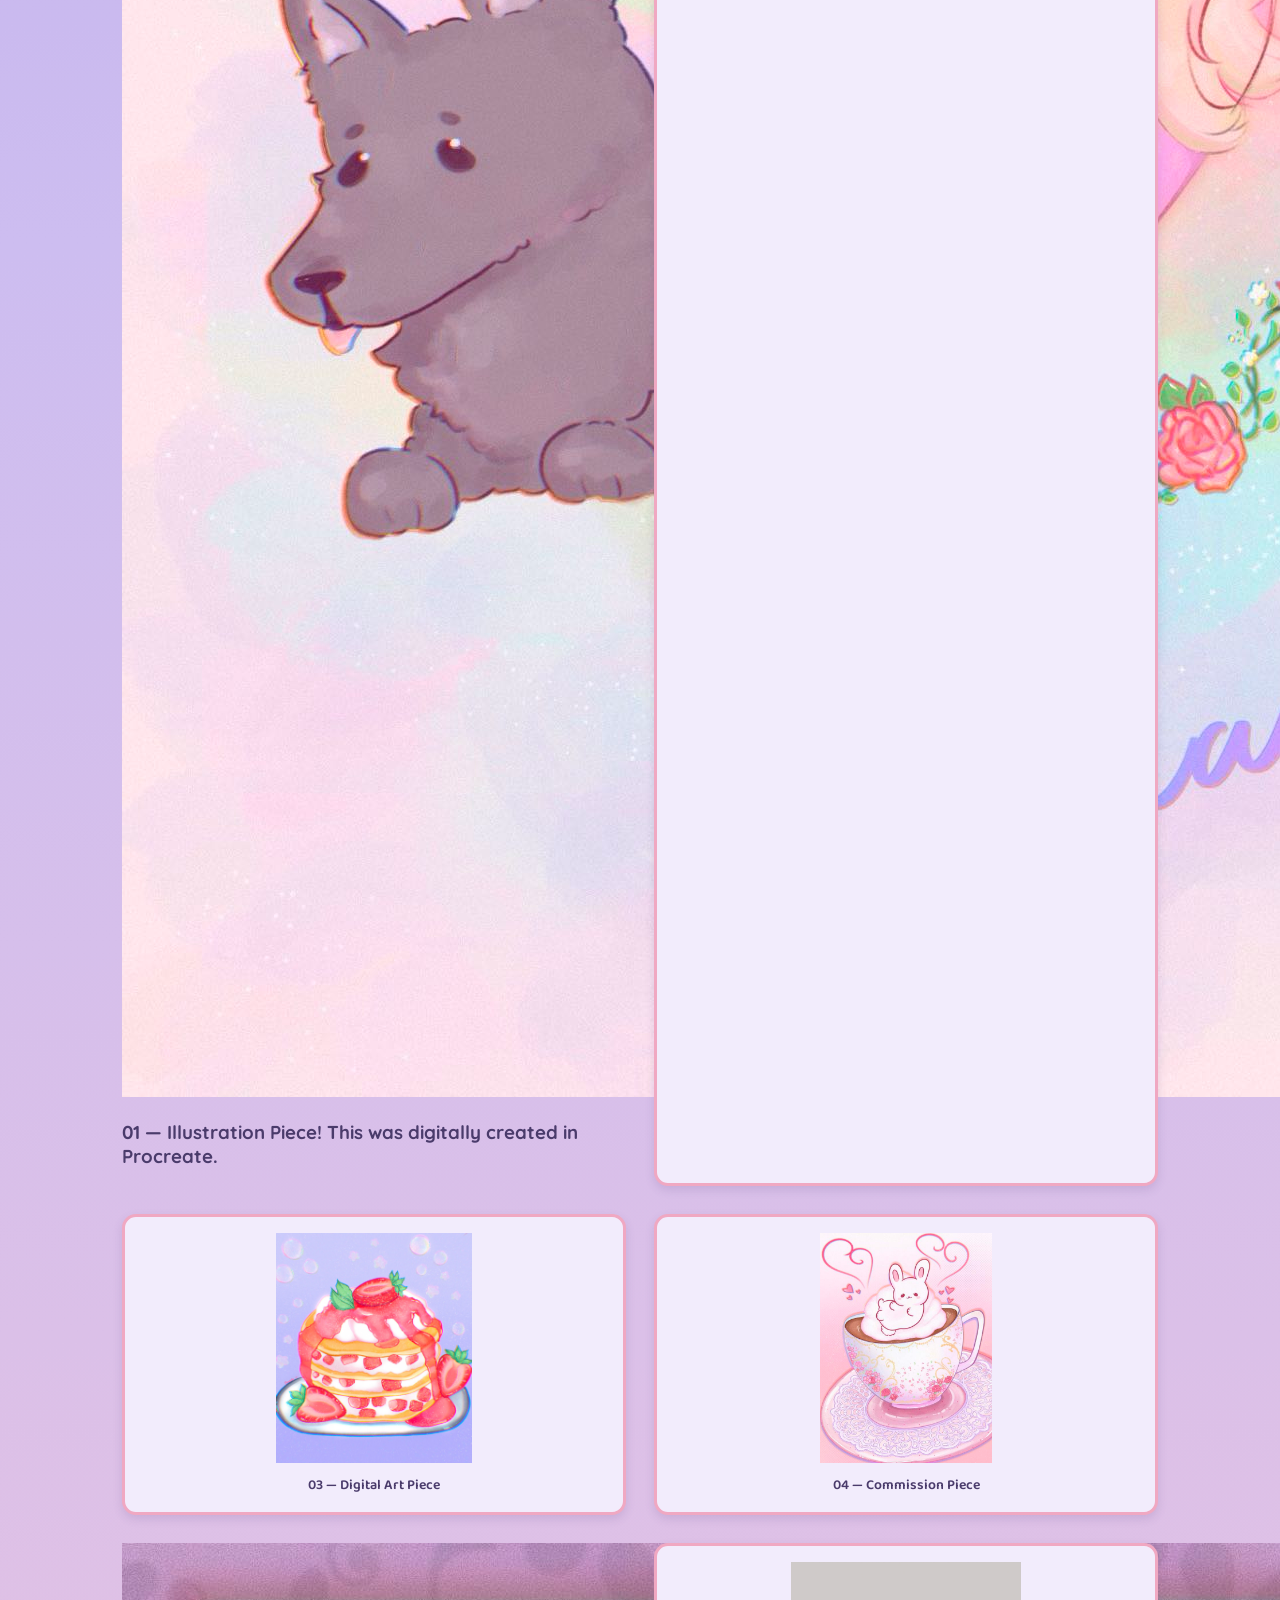
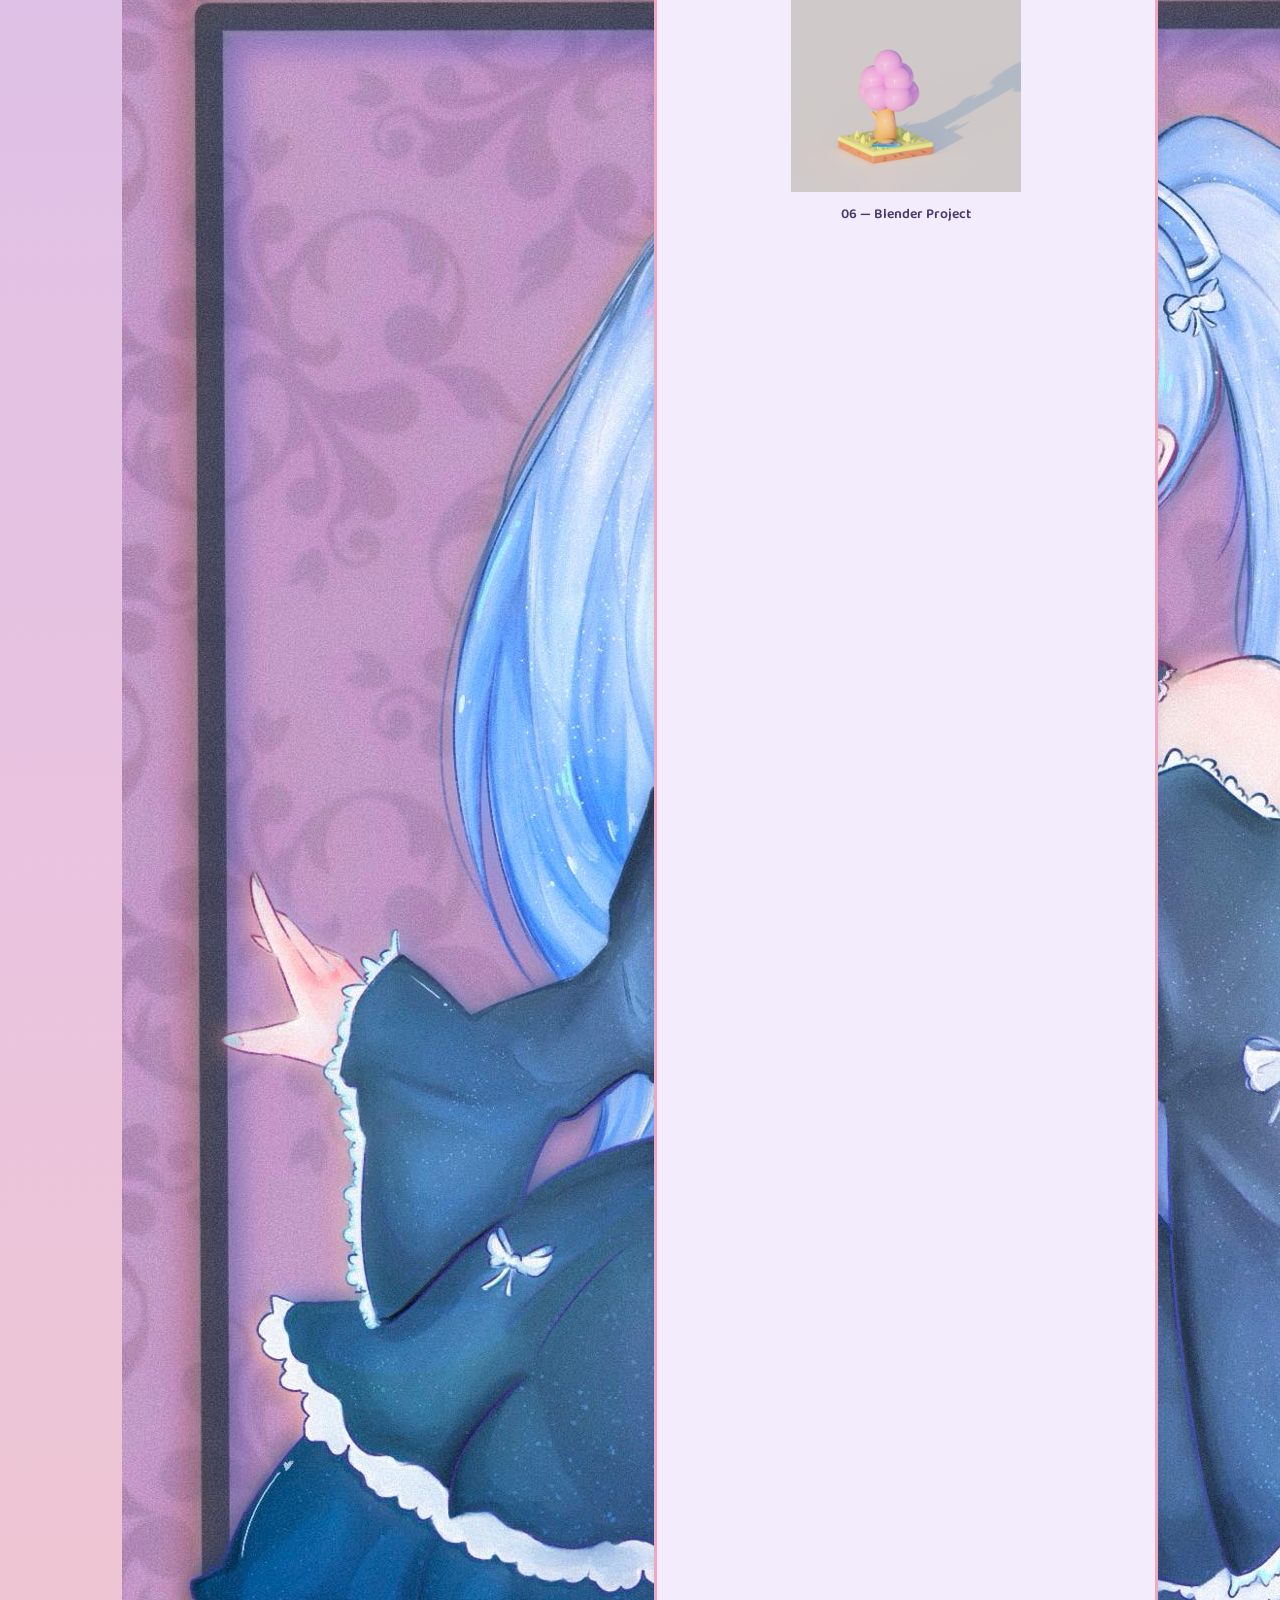
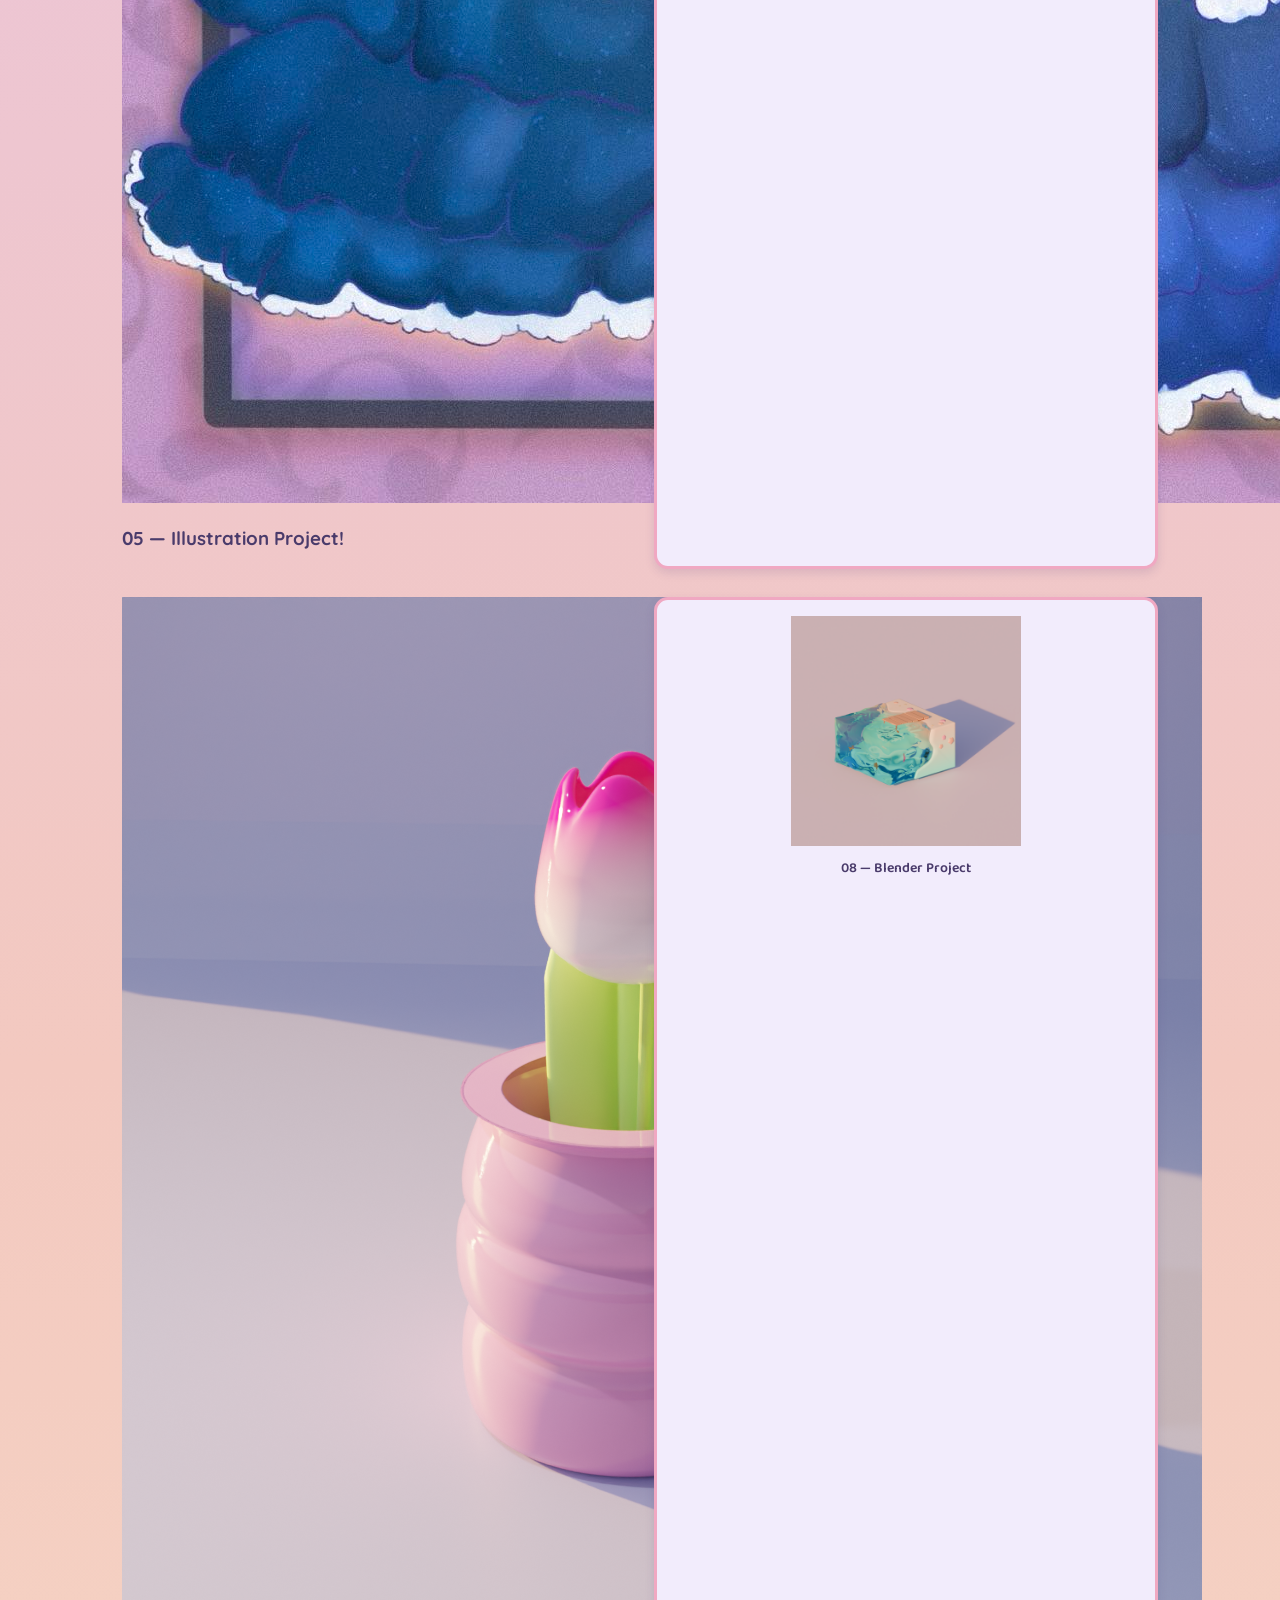
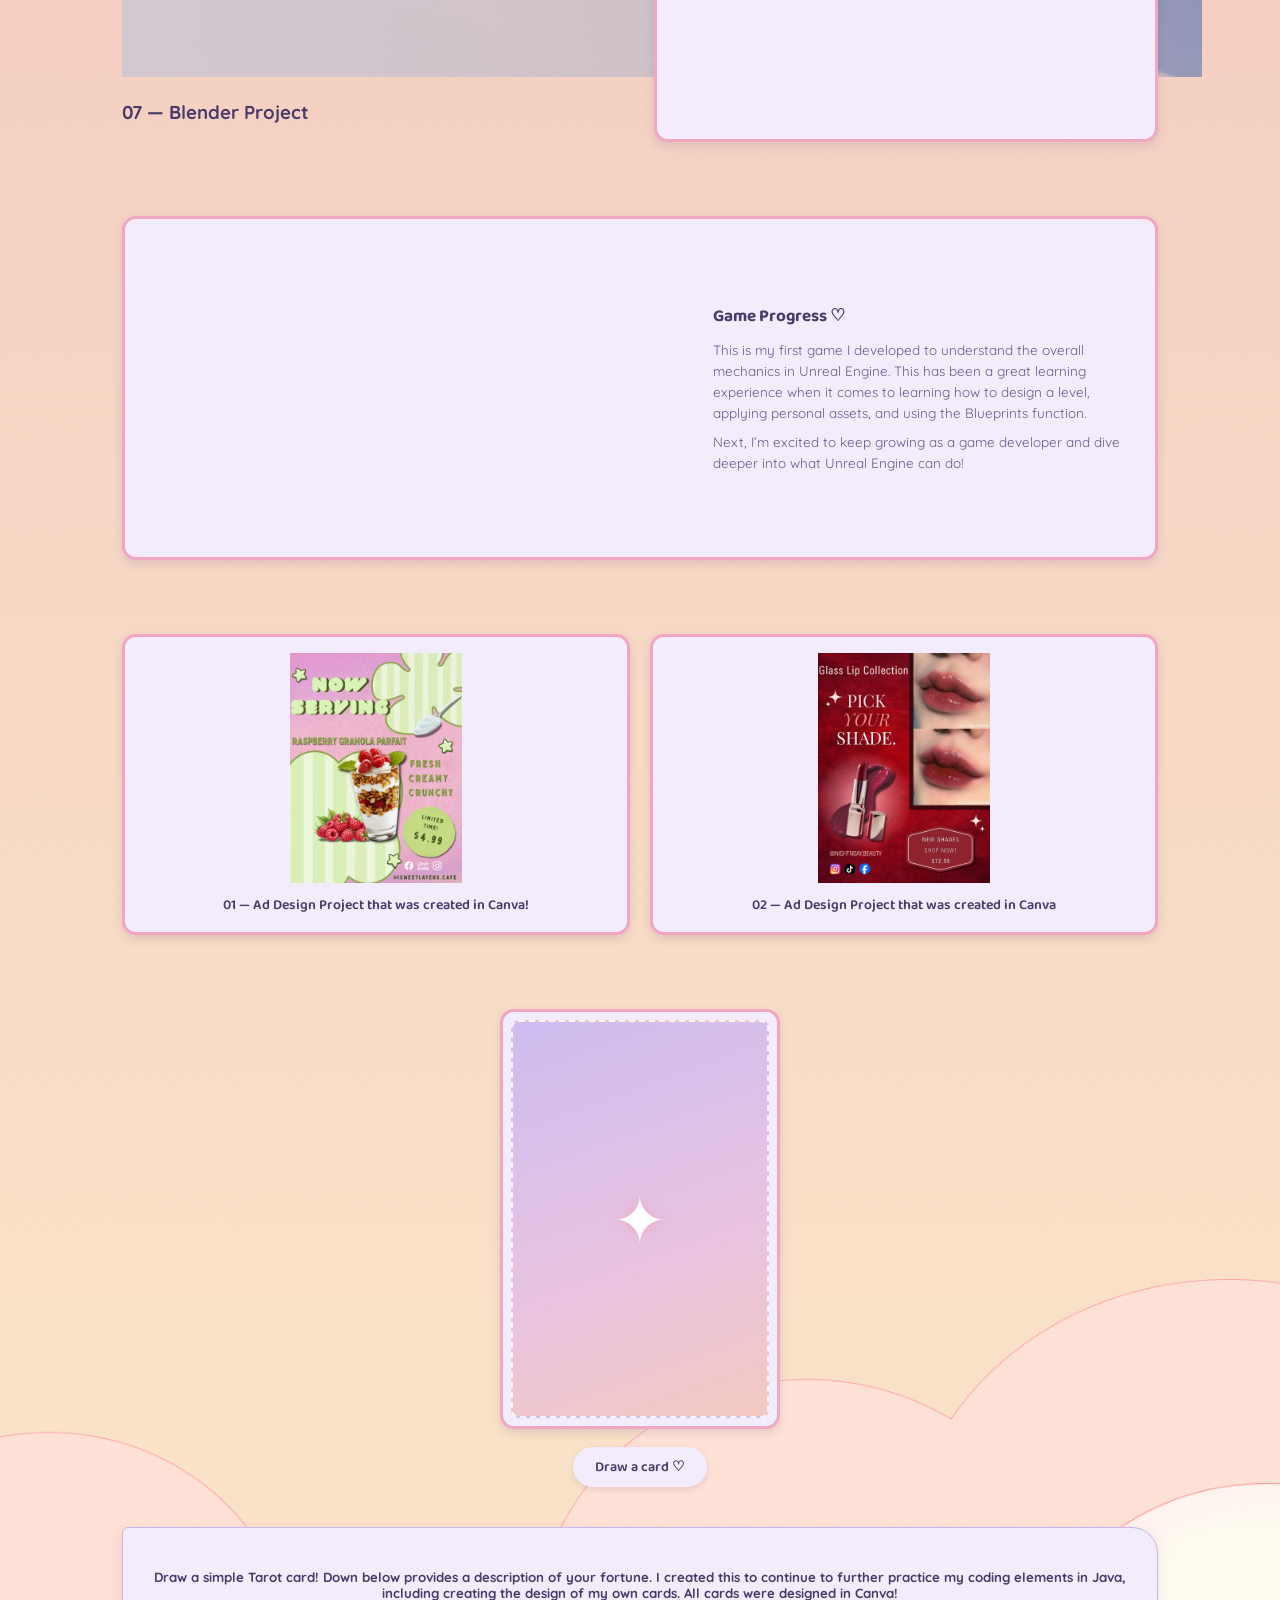
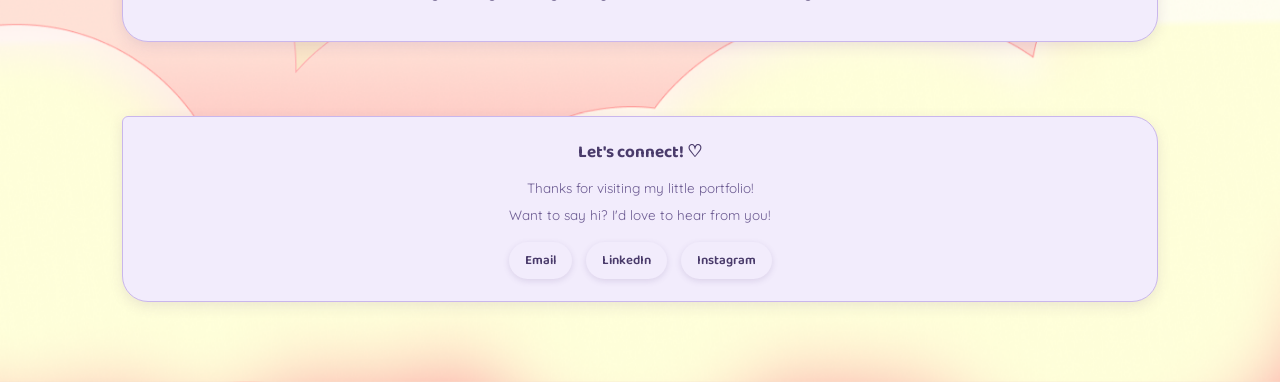
==== commit bbbe9b13: "Update index.html" ====
--- a/index.html
+++ b/index.html
@@ -195,7 +195,7 @@
 
 
                 <!-- Project 2 -->
-                <article class="project-card.float-effect">
+                <article class="project-card float-effect">
 
                     <img
                         src="./unnamed.jpg"
@@ -210,7 +210,7 @@
 
 
                 <!-- Project 3 -->
-                <article class="project-card.float-effect">
+                <article class="project-card float-effect">
 
                     <img
                         src="./unnamedd.jpg"
@@ -225,7 +225,7 @@
 
 
                 <!-- Project 4 -->
-                <article class="project-card.float-effect">
+                <article class="project-card float-effect">
 
                     <img
                         src="./1781193701600.jpg"
@@ -253,7 +253,7 @@
                 </article>
 
                 <!-- Project 6 blender -->
-                <article class="project-card.float-effect">
+                <article class="project-card float-effect">
 
                     <img
                         src="./tree.png"
@@ -282,7 +282,7 @@
 
 
   <!-- Project 8 blender -->
-                <article class="project-card.float-effect">
+                <article class="project-card float-effect">
 
                     <img
                         src="./beach.png"
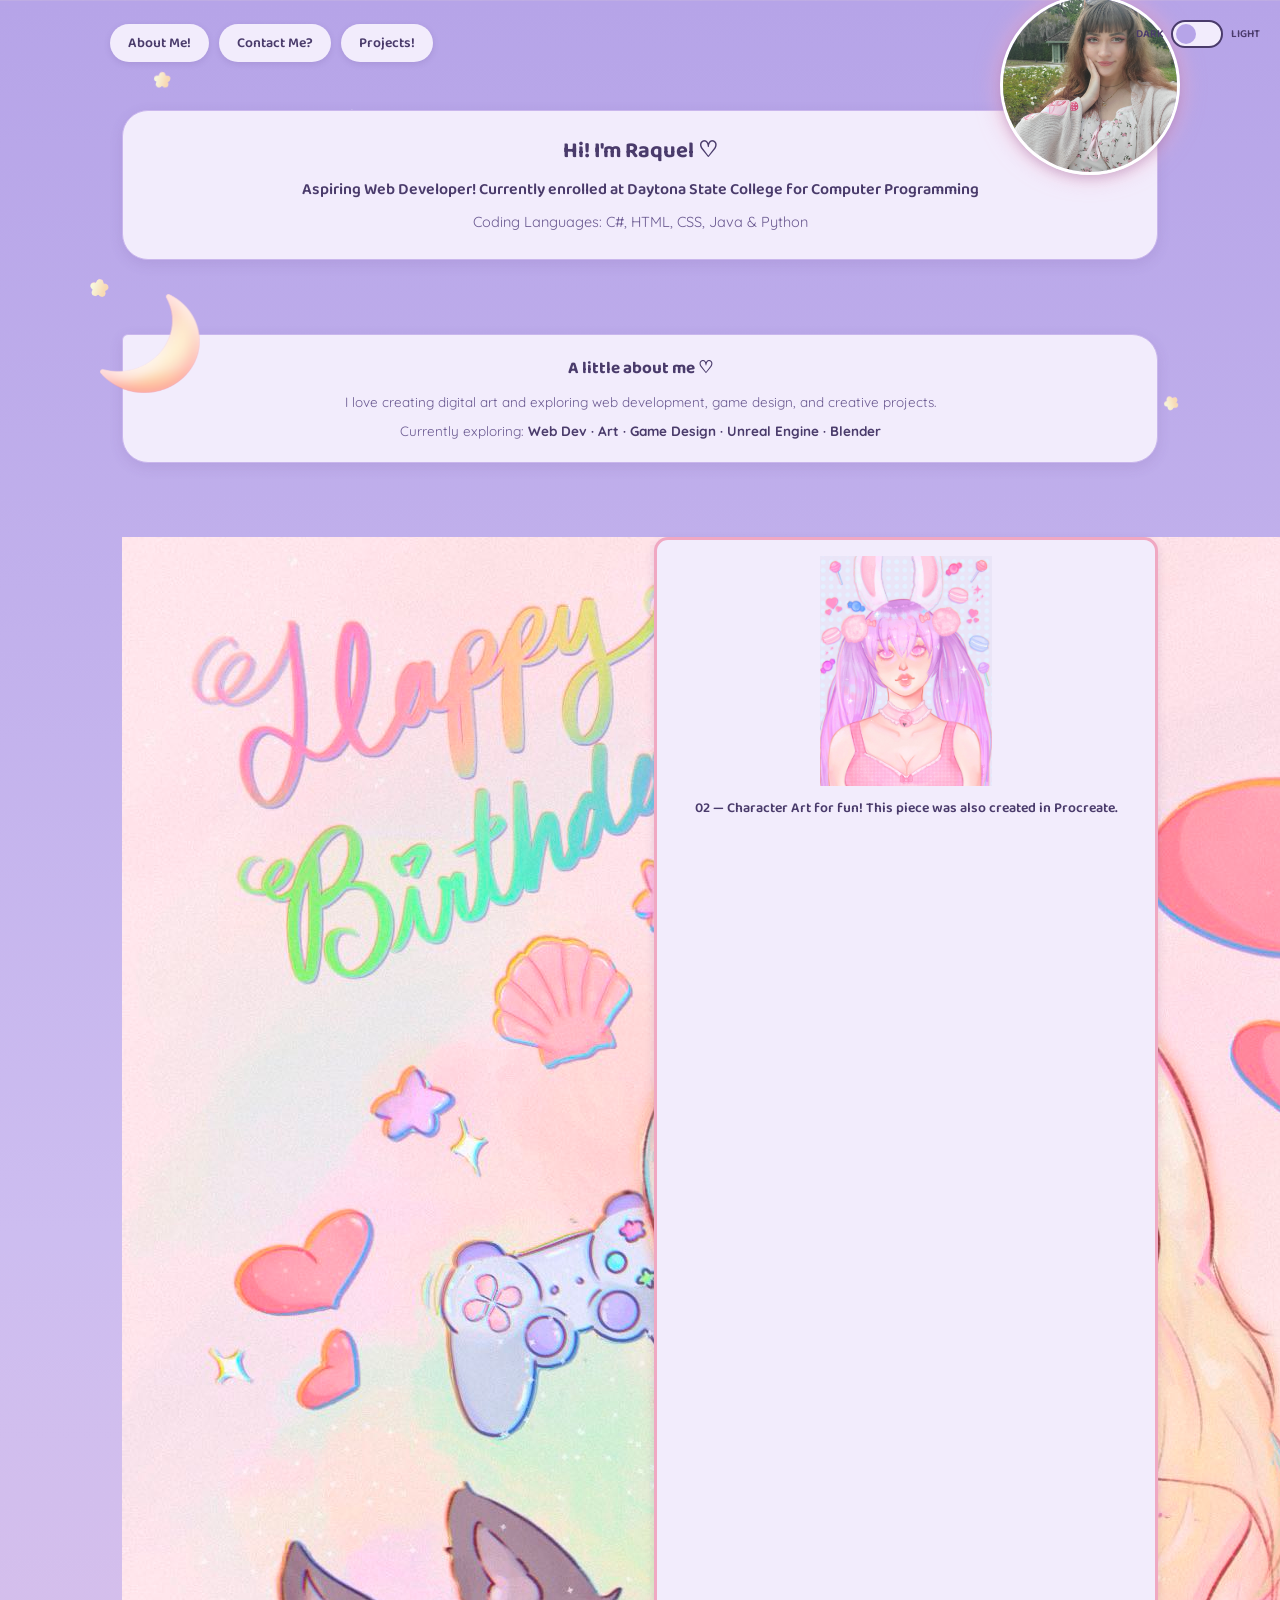
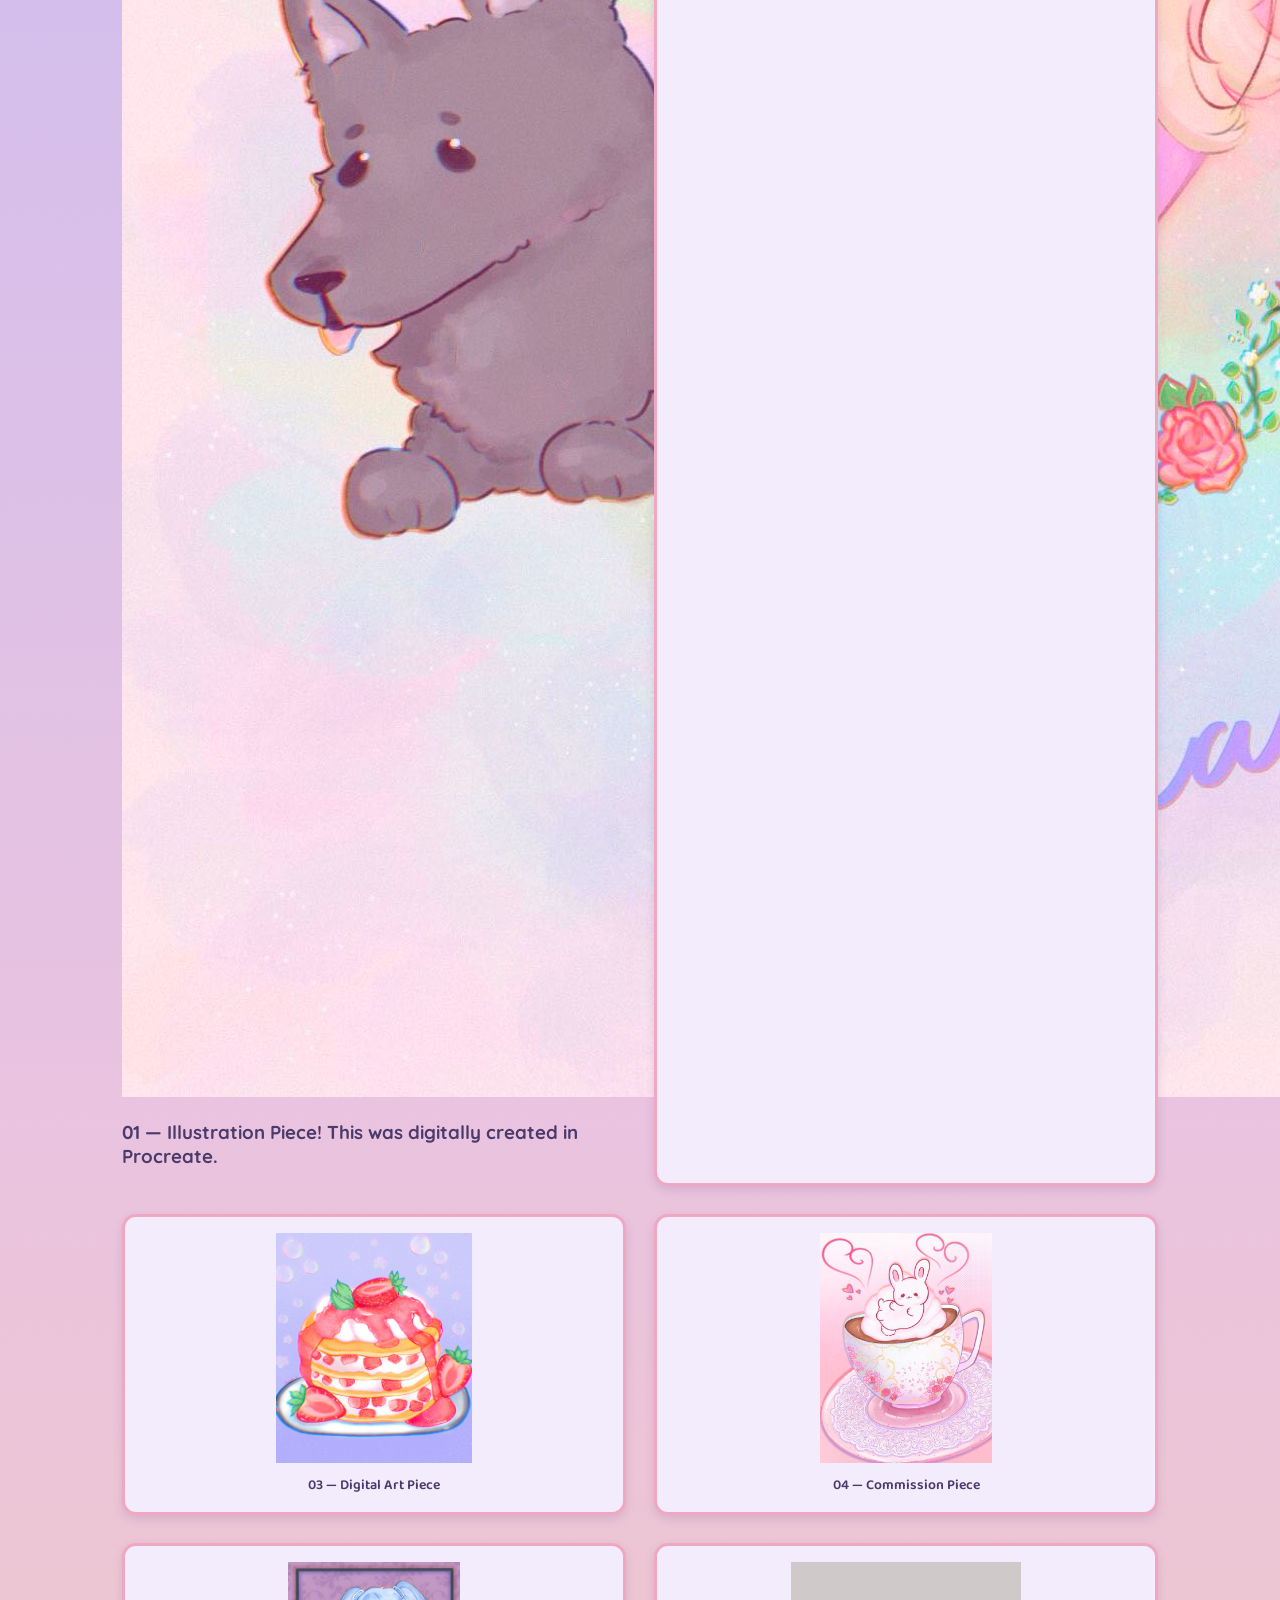
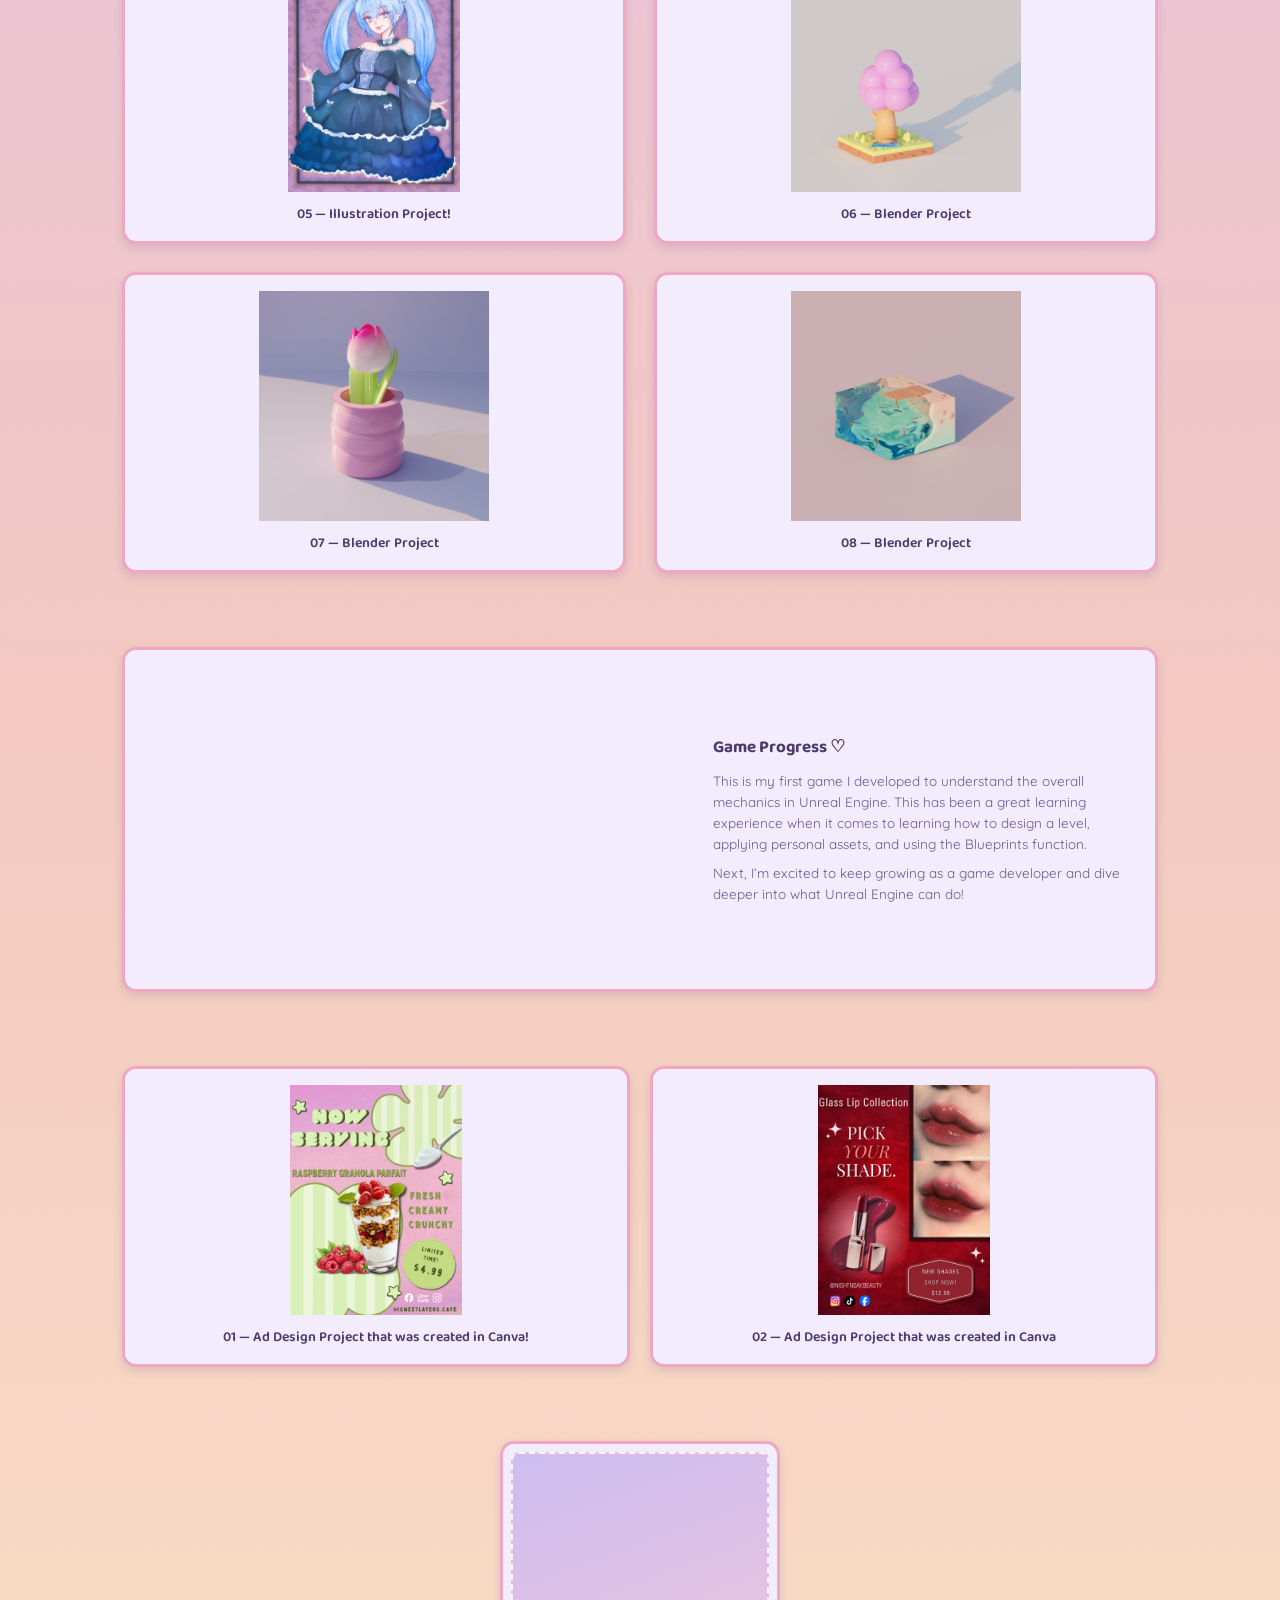
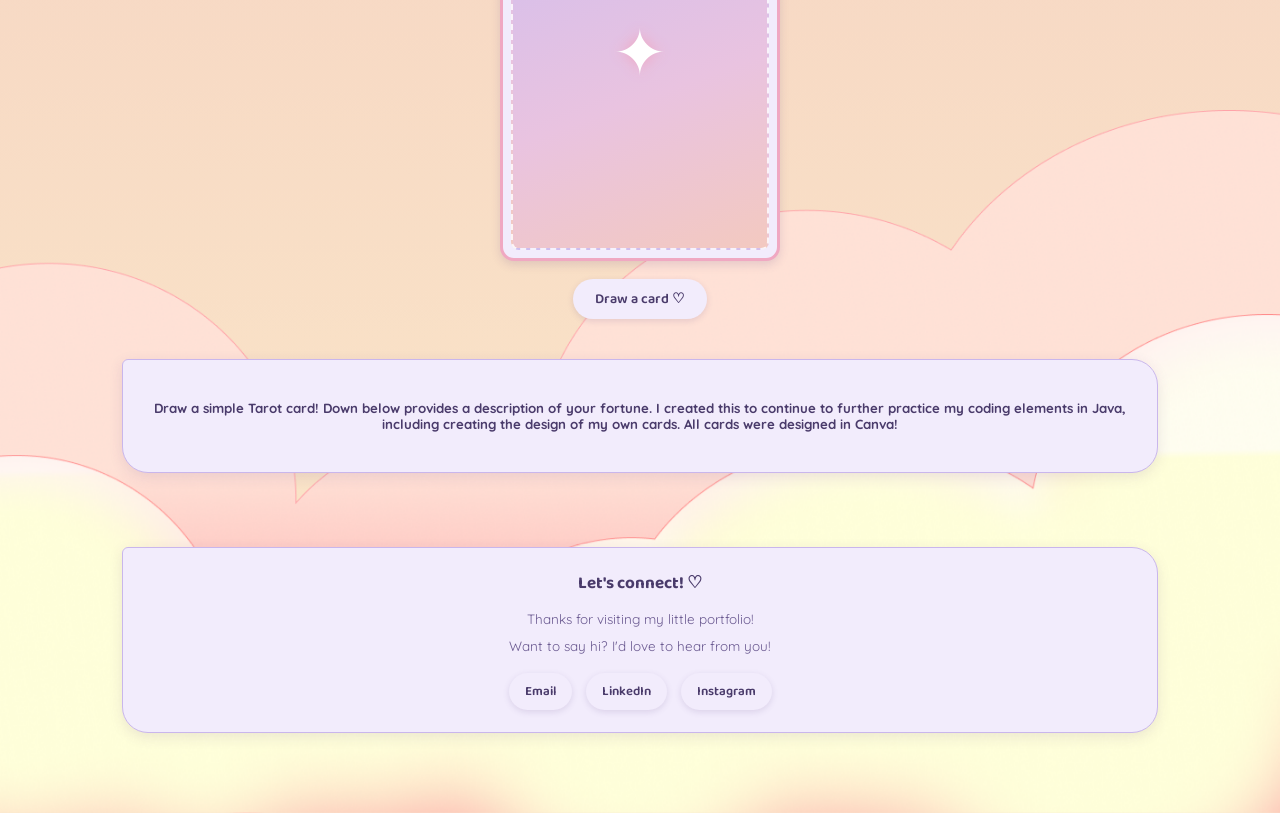
==== commit 17f596c3: "Update index.html" ====
--- a/index.html
+++ b/index.html
@@ -239,7 +239,7 @@
                 </article>
 
                 <!-- Project 5 -->
-                <article class="project-card.float-effect">
+                <article class="project-card float-effect">
 
                     <img
                         src="./miku.jpg"
@@ -267,7 +267,7 @@
                 </article>
 
   <!-- Project 7 blender -->
-                <article class="project-card.float-effect">
+                <article class="project-card float-effect">
 
                     <img
                         src="./flower.png"
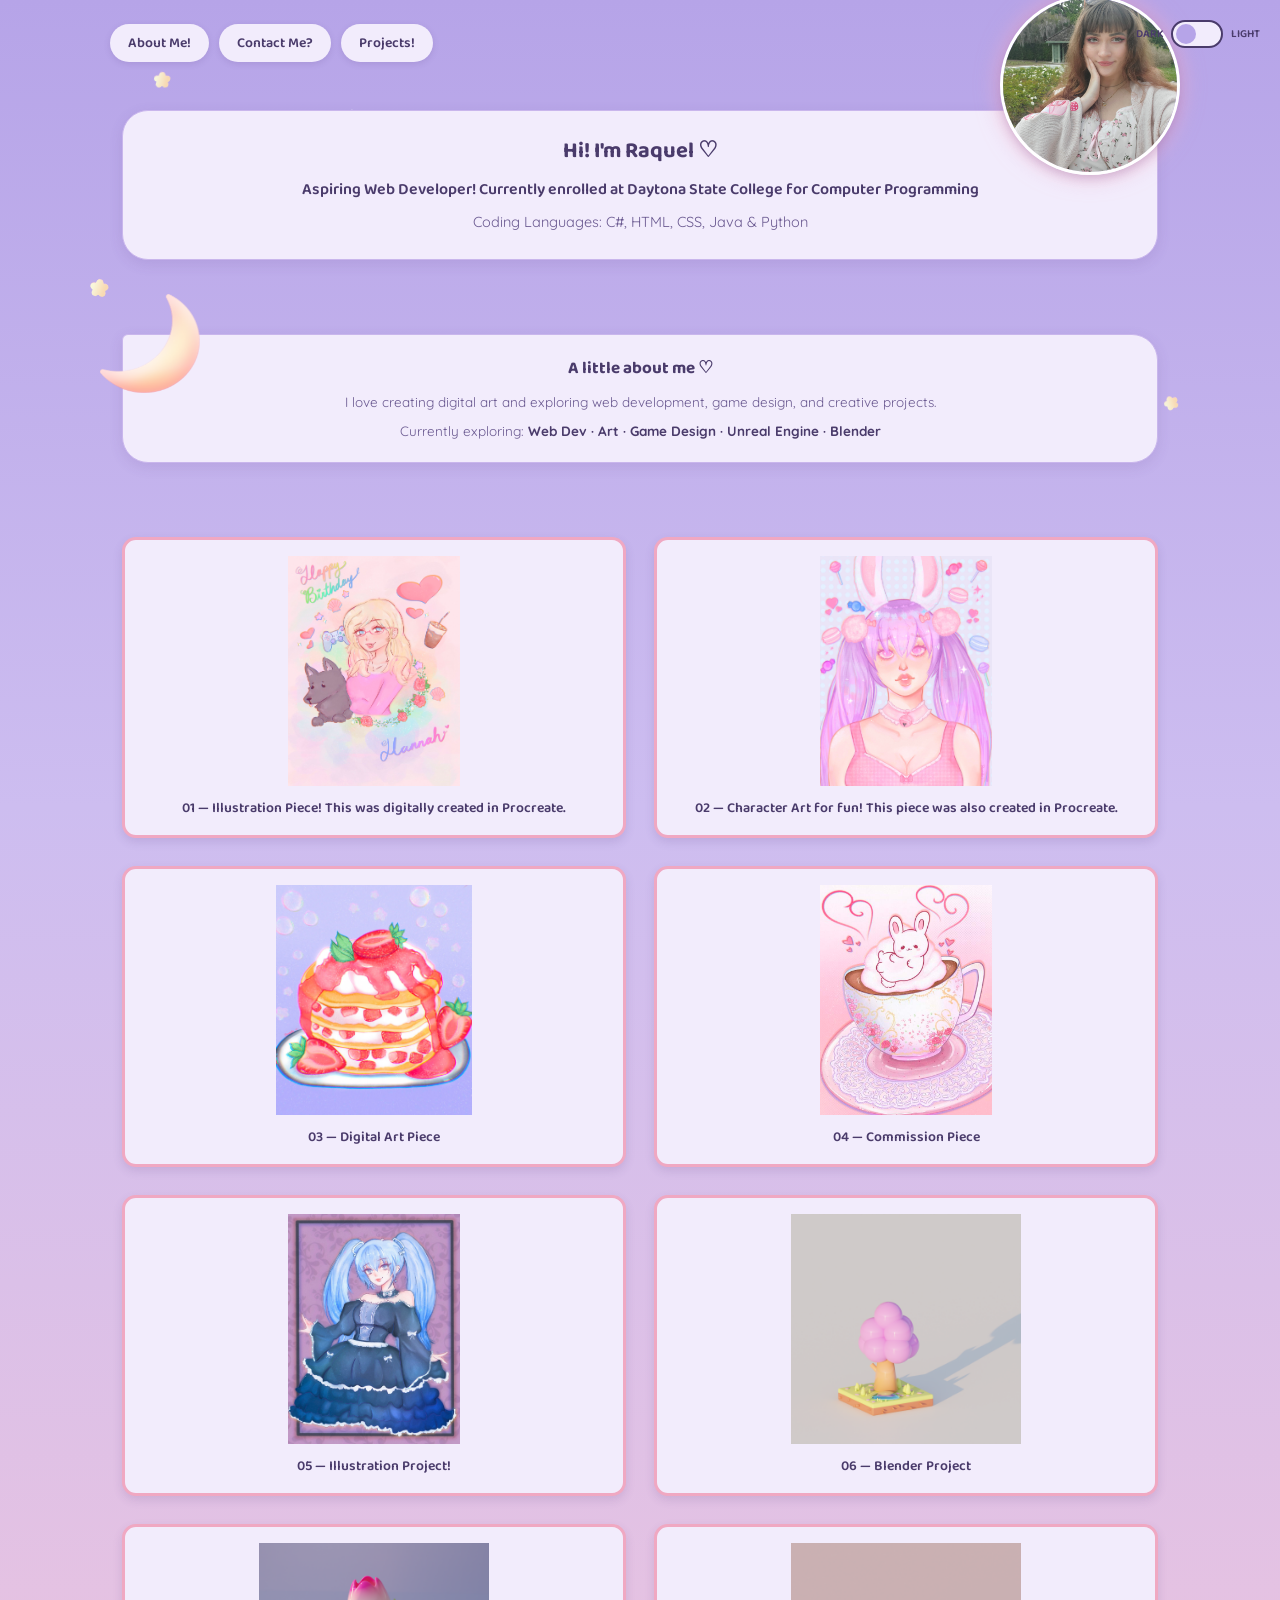
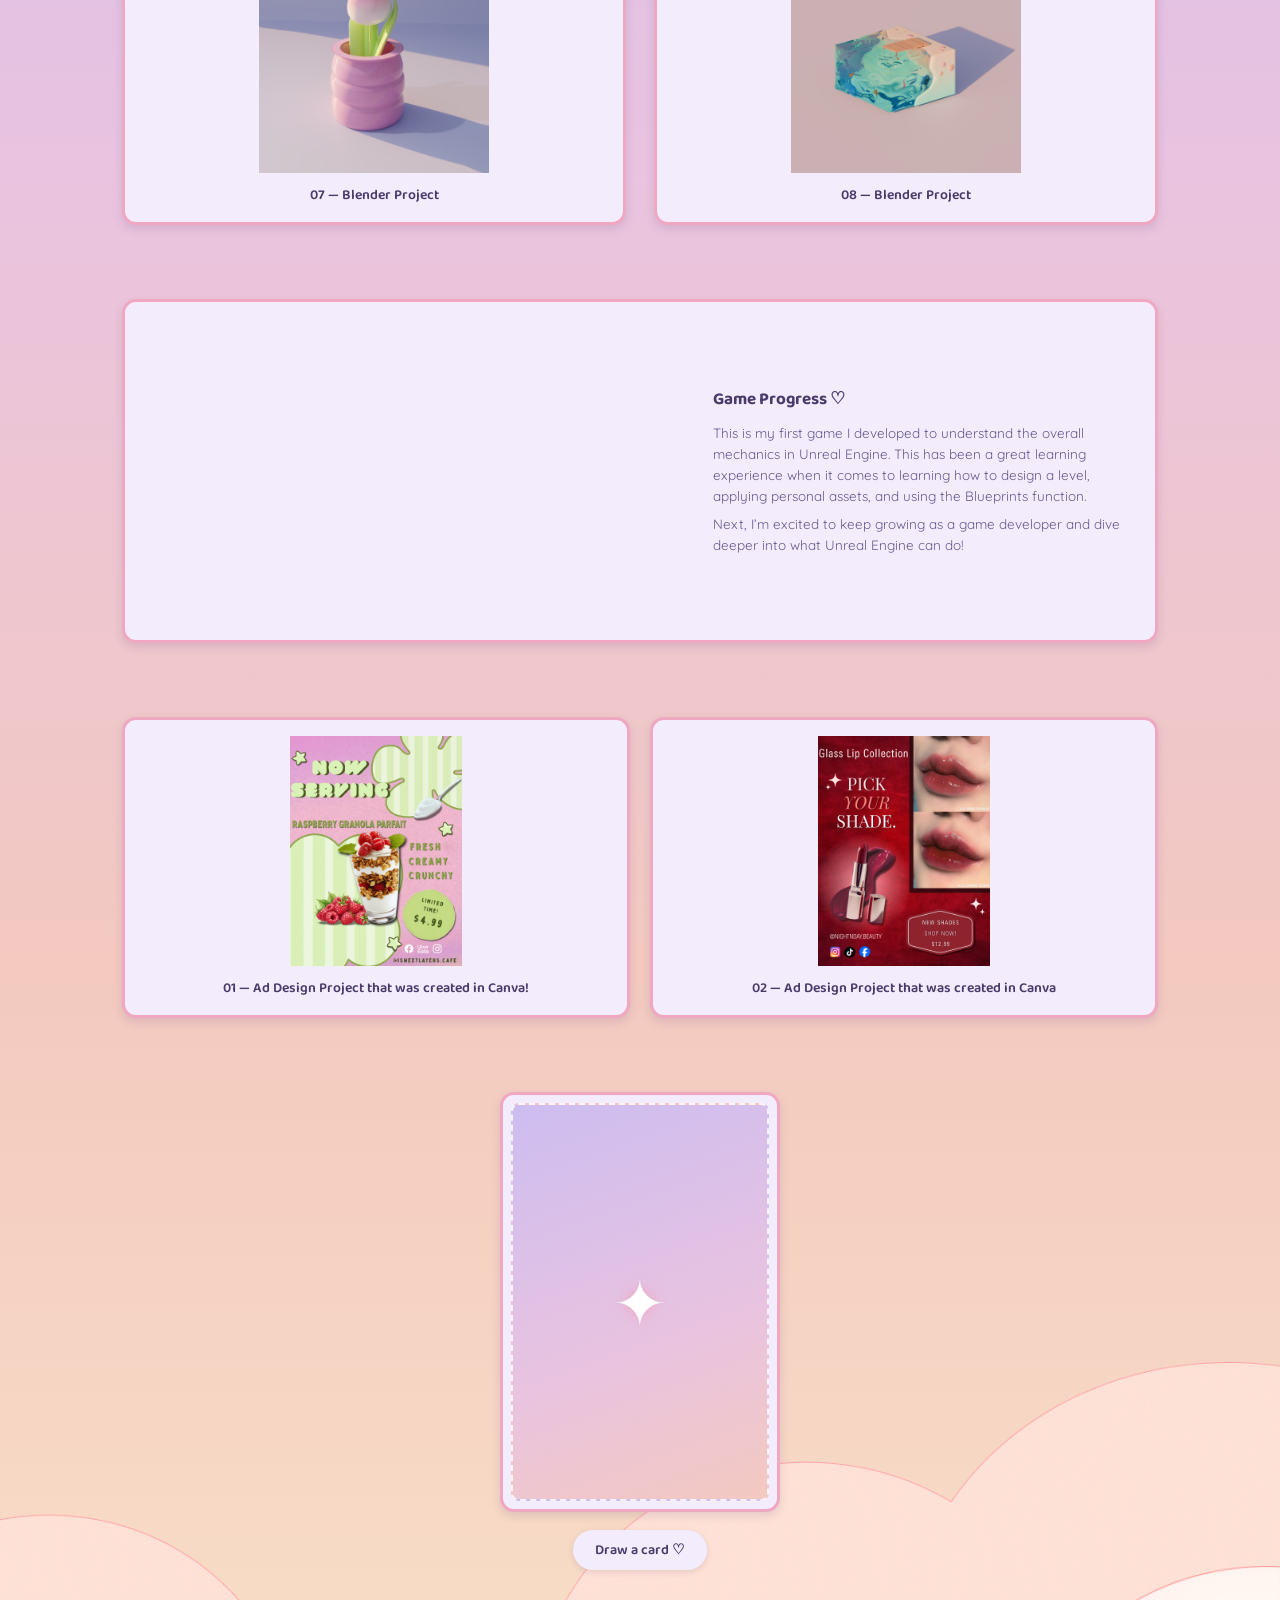
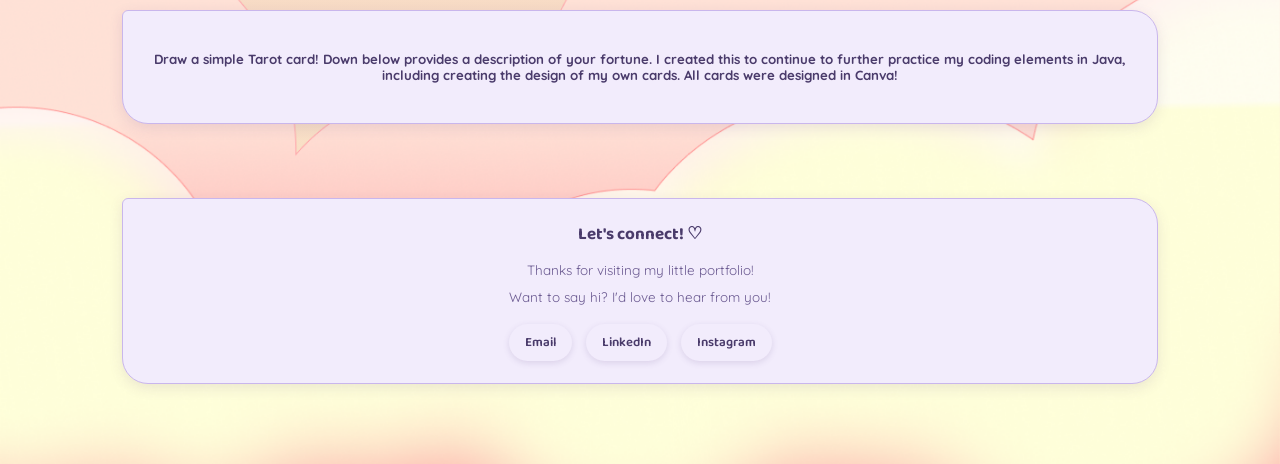
==== commit 304bce5d: "Update index.html" ====
--- a/index.html
+++ b/index.html
@@ -180,7 +180,7 @@
 
 
                 <!-- Project 1 -->
-                <article class="project-card.float-effect">
+                <article class="project-card">
 
                     <img
                         src="./IMG_0615_hannahbday(1).jpg"
@@ -195,7 +195,7 @@
 
 
                 <!-- Project 2 -->
-                <article class="project-card float-effect">
+                <article class="project-card">
 
                     <img
                         src="./unnamed.jpg"
@@ -210,7 +210,7 @@
 
 
                 <!-- Project 3 -->
-                <article class="project-card float-effect">
+                <article class="project-card">
 
                     <img
                         src="./unnamedd.jpg"
@@ -225,7 +225,7 @@
 
 
                 <!-- Project 4 -->
-                <article class="project-card float-effect">
+                <article class="project-card">
 
                     <img
                         src="./1781193701600.jpg"
@@ -239,7 +239,7 @@
                 </article>
 
                 <!-- Project 5 -->
-                <article class="project-card float-effect">
+                <article class="project-card">
 
                     <img
                         src="./miku.jpg"
@@ -253,7 +253,7 @@
                 </article>
 
                 <!-- Project 6 blender -->
-                <article class="project-card float-effect">
+                <article class="project-card">
 
                     <img
                         src="./tree.png"
@@ -267,7 +267,7 @@
                 </article>
 
   <!-- Project 7 blender -->
-                <article class="project-card float-effect">
+                <article class="project-card">
 
                     <img
                         src="./flower.png"
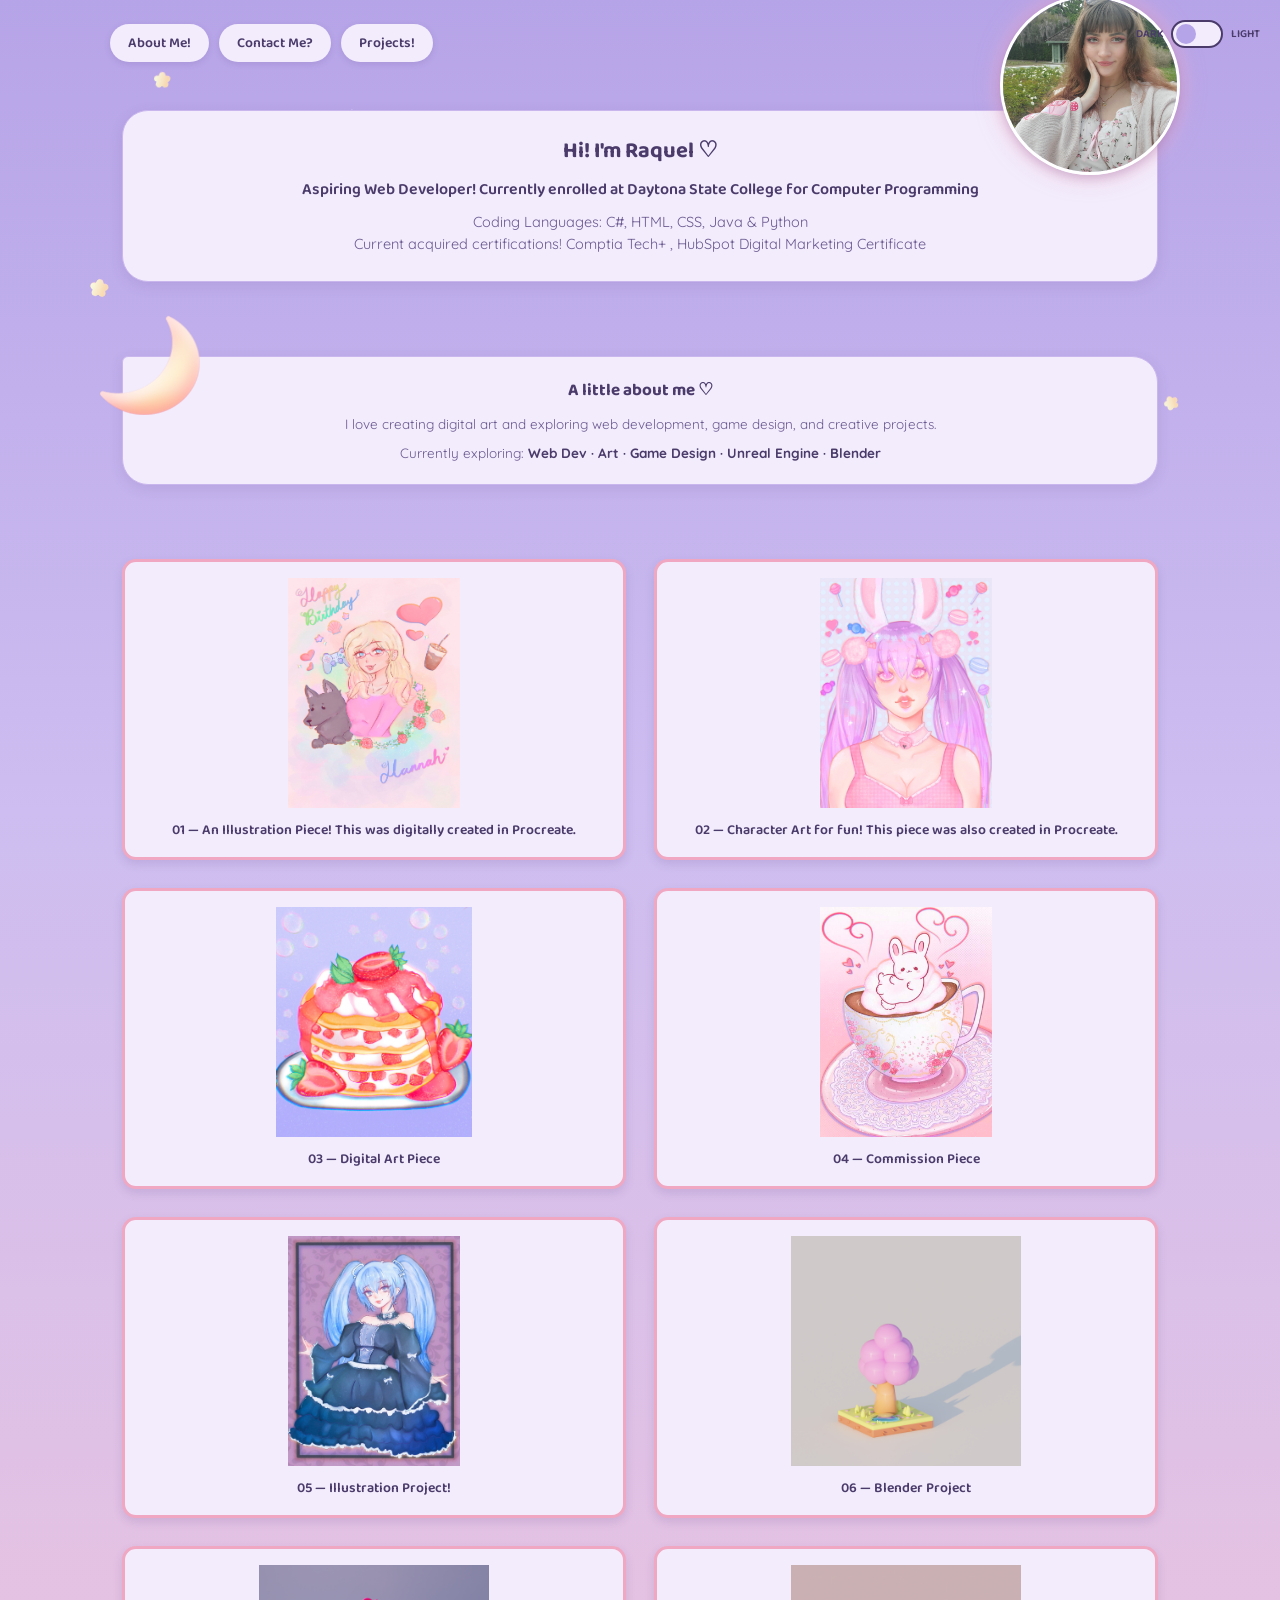
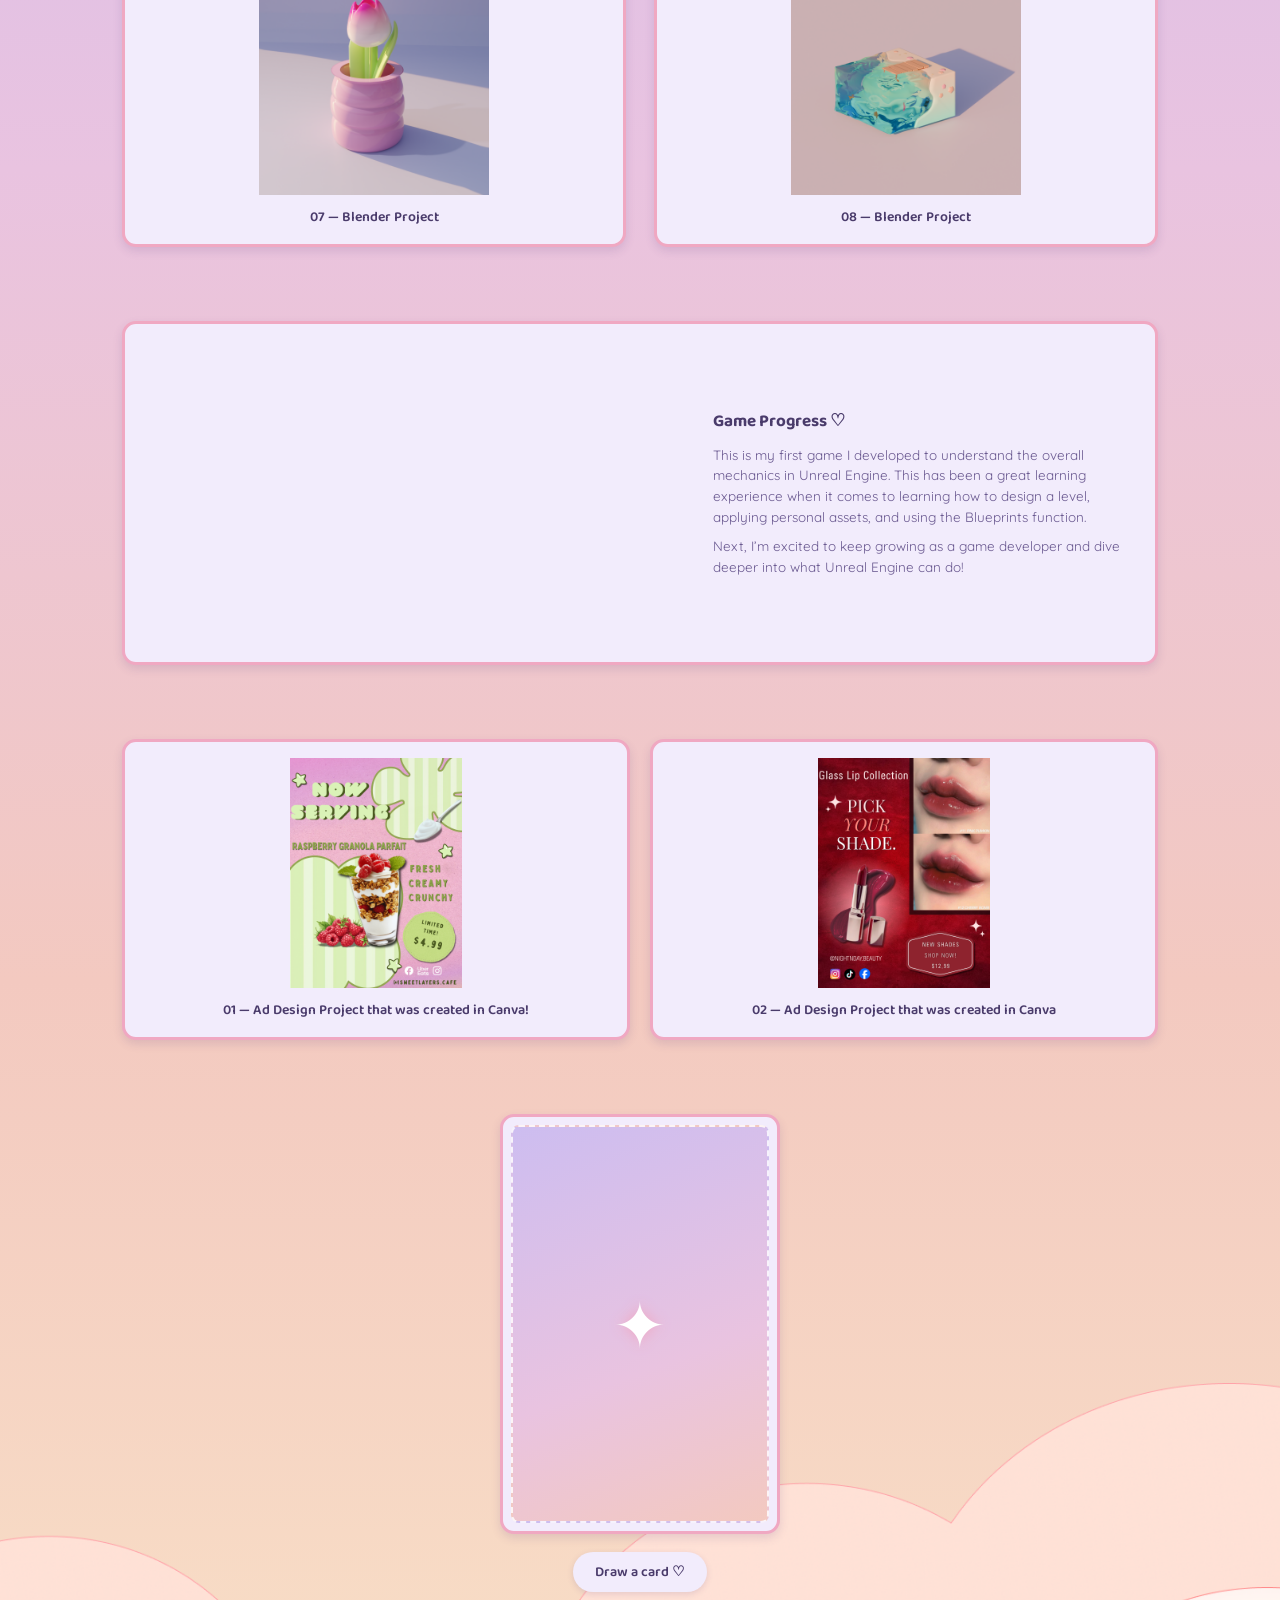
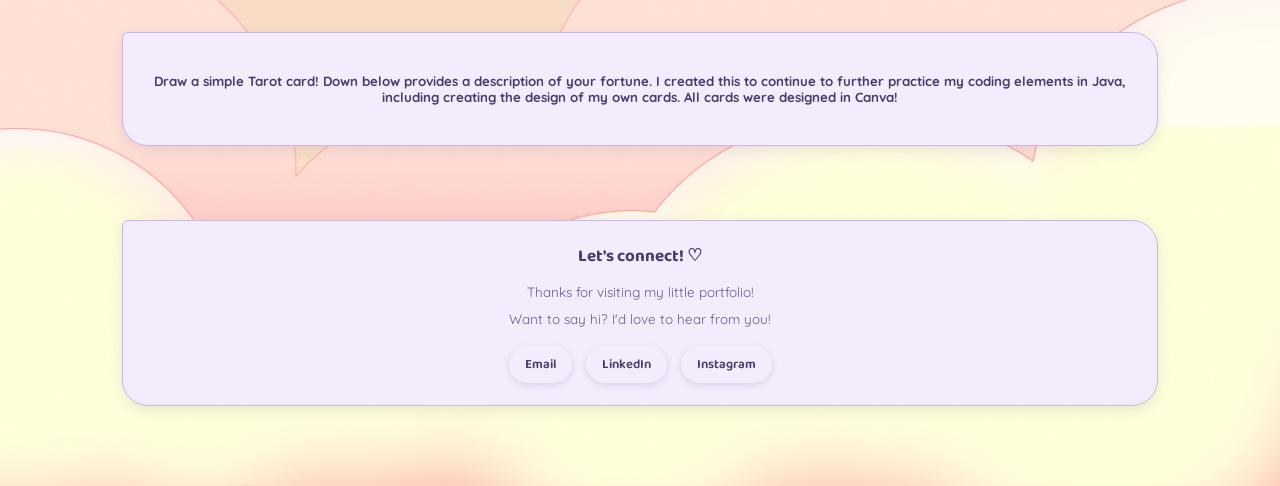
==== commit 2f8b9663: "Update index.html" ====
--- a/index.html
+++ b/index.html
@@ -120,6 +120,10 @@
                     Coding Languages: C#, HTML, CSS, Java &amp; Python
                 </p>
 
+                <p>
+                    Current acquired certifications! Comptia Tech+ , HubSpot Digital Marketing Certificate
+                </p>
+
             </div>
 
 
@@ -188,7 +192,7 @@
                     >
 
                     <h3>
-                        01 — Illustration Piece! This was digitally created in Procreate.
+                        01 — An Illustration Piece! This was digitally created in Procreate.
                     </h3>
 
                 </article>
@@ -282,7 +286,7 @@
 
 
   <!-- Project 8 blender -->
-                <article class="project-card float-effect">
+                <article class="project-card">
 
                     <img
                         src="./beach.png"
--- a/style.css
+++ b/style.css
@@ -1161,6 +1161,9 @@
     color: var(--text-soft);
 }
 
+.hidden {
+    display: none;
+}
 
 /* ==========================================
    SOCIAL LINKS
@@ -1476,3 +1479,31 @@
         0 6px 14px rgba(90, 60, 130, 0.18),
         0 0 18px rgba(240, 168, 194, 0.35);
 }
+.hidden {
+    display: none;
+}
+
+#server-code {
+    position: absolute;
+    word-wrap: break-word;
+    width: 100%;
+    height: 230px;
+    overflow: auto;
+    text-align: left;
+    background: #2b2340;
+    color: #f5eaff;
+    padding: 12px;
+    border-radius: 10px;
+    font-size: 12px;
+}
+
+#toggle-btn {
+    margin-top: 10px;
+    padding: 7px 20px;
+    border-radius: 999px;
+    border: 2px solid var(--pink-border);
+    background: var(--card-bg);
+    color: var(--text-deep);
+    font-family: 'Baloo 2', sans-serif;
+    cursor: pointer;
+}
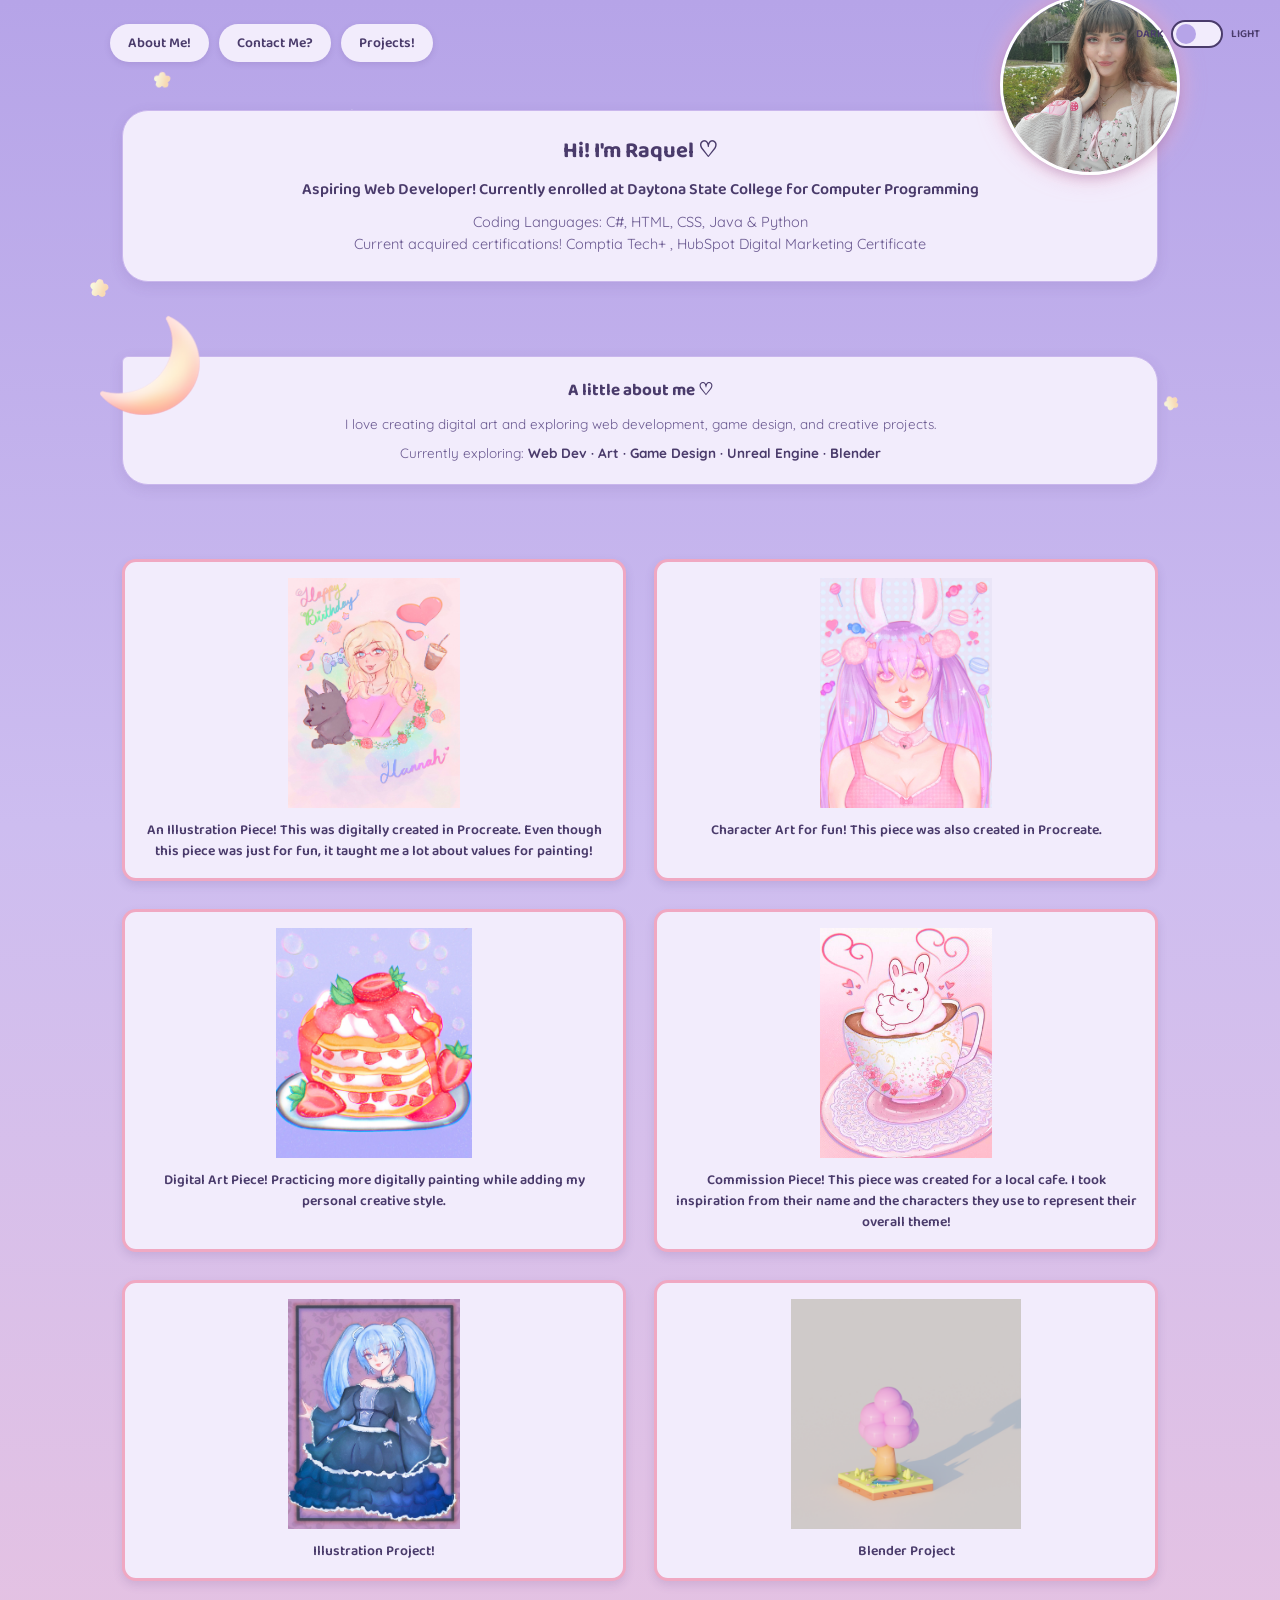
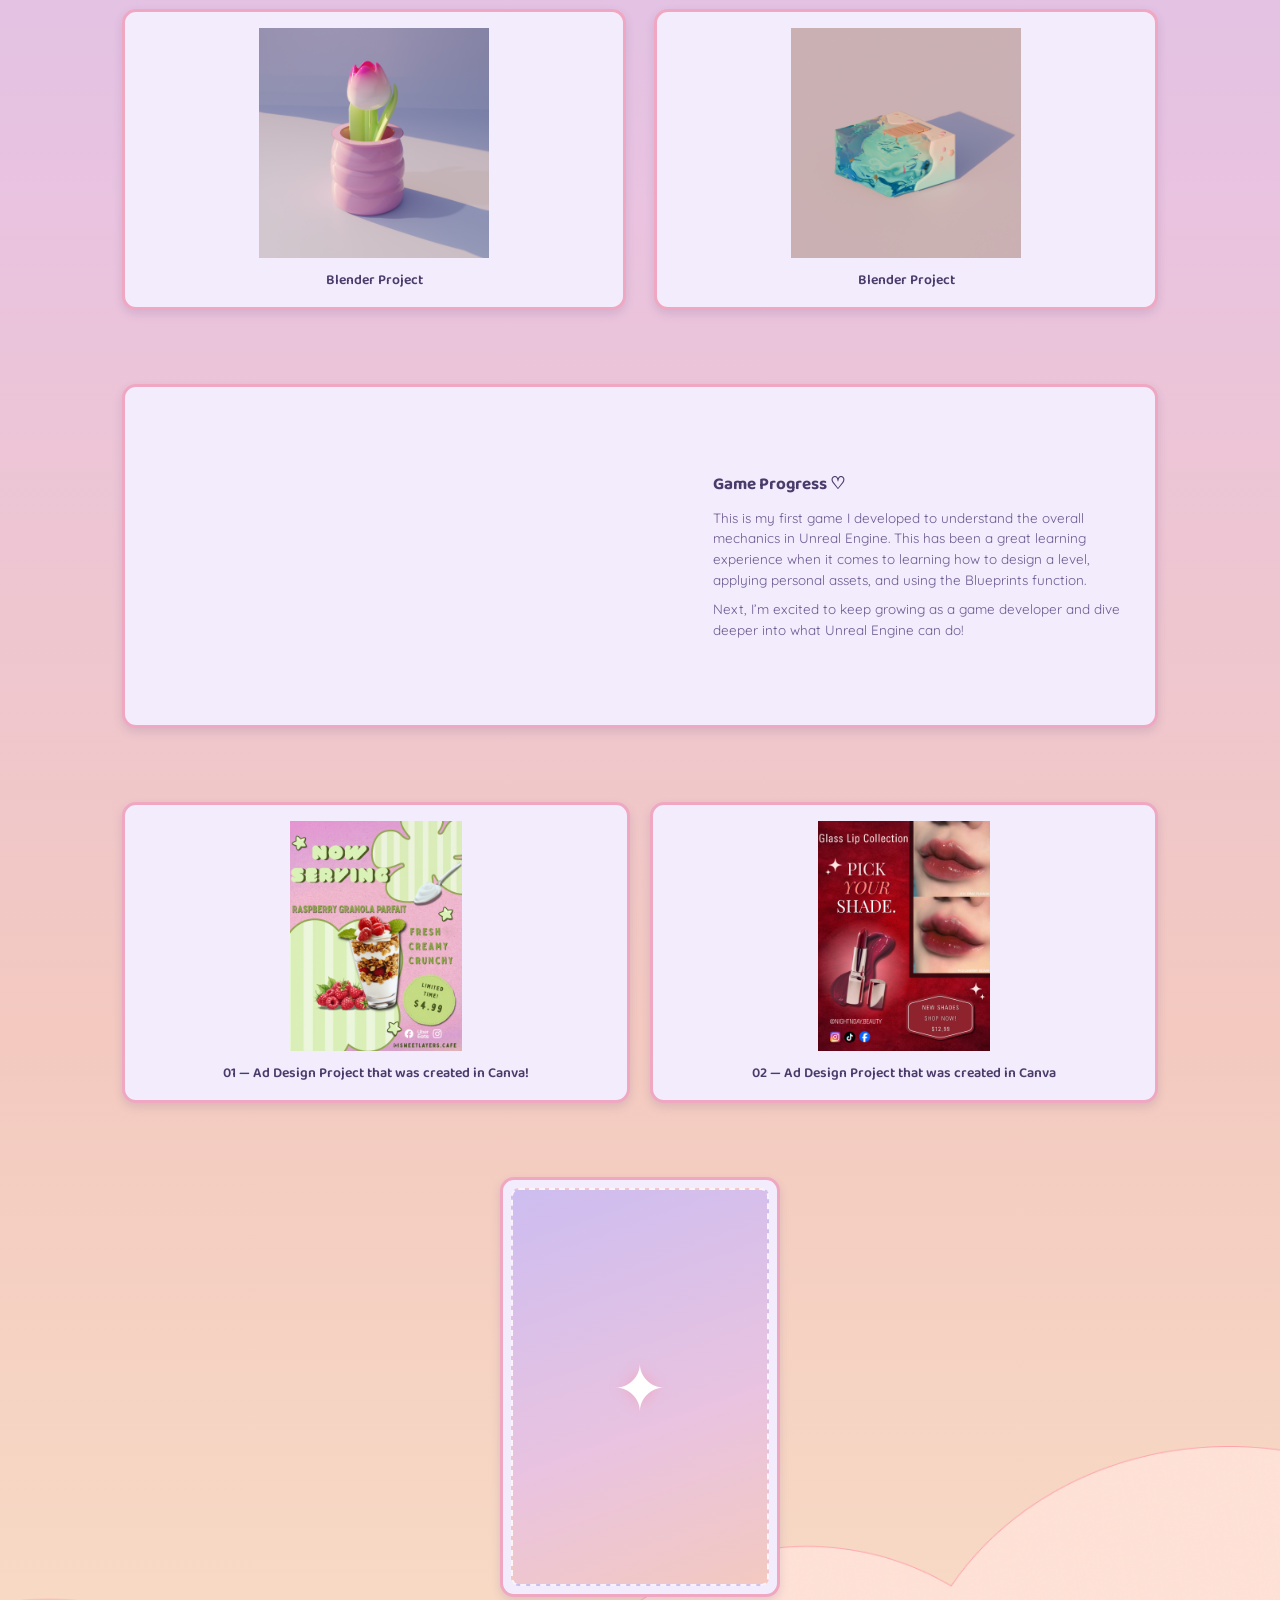
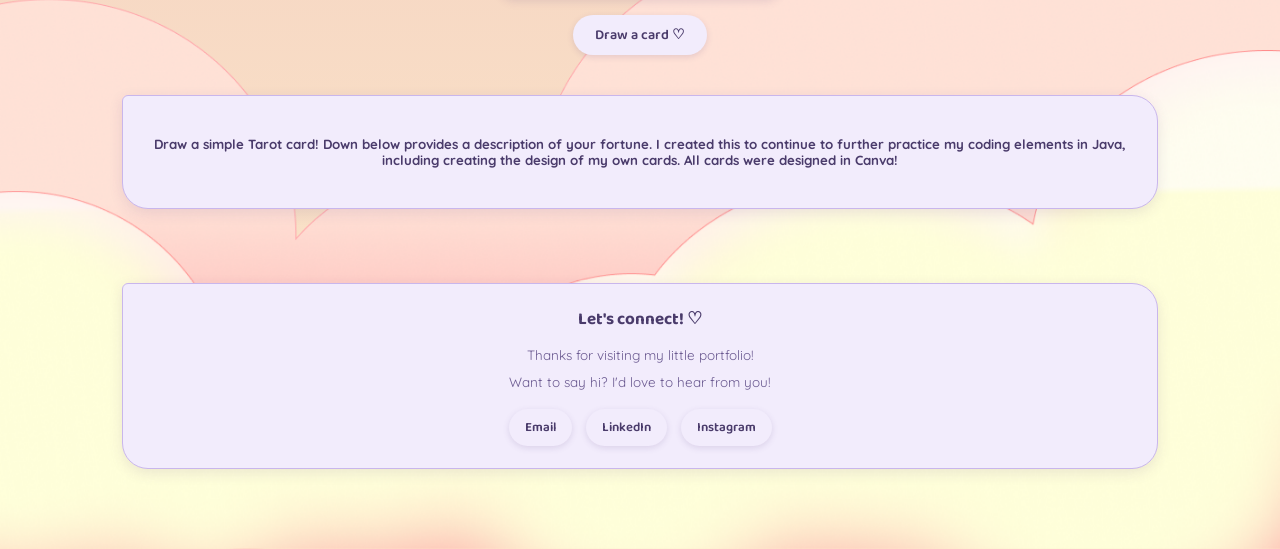
==== commit 4b2502e2: "Update index.html" ====
--- a/index.html
+++ b/index.html
@@ -192,7 +192,7 @@
                     >
 
                     <h3>
-                        01 — An Illustration Piece! This was digitally created in Procreate.
+                        An Illustration Piece! This was digitally created in Procreate. Even though this piece was just for fun, it taught me a lot about values for painting!
                     </h3>
 
                 </article>
@@ -207,7 +207,7 @@
                     >
 
                     <h3>
-                        02 — Character Art for fun! This piece was also created in Procreate. 
+                         Character Art for fun! This piece was also created in Procreate. 
                     </h3>
 
                 </article>
@@ -222,7 +222,7 @@
                     >
 
                     <h3>
-                        03 — Digital Art Piece
+                        Digital Art Piece! Practicing more digitally painting while adding my personal creative style. 
                     </h3>
 
                 </article>
@@ -237,7 +237,7 @@
                     >
 
                     <h3>
-                        04 — Commission Piece
+                        Commission Piece! This piece was created for a local cafe. I took inspiration from their name and the characters they use to represent their overall theme!
                     </h3>
 
                 </article>
@@ -251,7 +251,7 @@
                     >
 
                     <h3>
-                        05 — Illustration Project!
+                       Illustration Project!
                     </h3>
 
                 </article>
@@ -265,7 +265,7 @@
                     >
 
                     <h3>
-                        06 — Blender Project
+                        Blender Project
                     </h3>
 
                 </article>
@@ -279,7 +279,7 @@
                     >
 
                     <h3>
-                        07 — Blender Project
+                        Blender Project
                     </h3>
 
                 </article>
@@ -294,7 +294,7 @@
                     >
 
                     <h3>
-                        08 — Blender Project
+                        Blender Project
                     </h3>
 
                 </article>
--- a/style.css
+++ b/style.css
@@ -1484,7 +1484,8 @@
 }
 
 #server-code {
-    position: absolute;
+    position: relative;
+     margin-top:15px;
     word-wrap: break-word;
     width: 100%;
     height: 230px;
@@ -1507,3 +1508,36 @@
     font-family: 'Baloo 2', sans-serif;
     cursor: pointer;
 }
+
+
+
+/* ==========================================
+  WEATHER APP
+   ========================================== */
+
+#weather-container {
+    background: #FFF0F5;
+    border-radius: 10px;
+    text-align: center;
+    padding: 20px;
+
+
+}
+
+
+#city-input {
+    padding: 10px;
+    width: 200px;
+    border: 1px solid lightgray;
+    border-radius: 5px;
+
+}
+
+#search-button {
+    padding: 10px;
+    border: none;
+    background-color: plum;
+    color: white;
+    border-radius: 5px;
+
+}
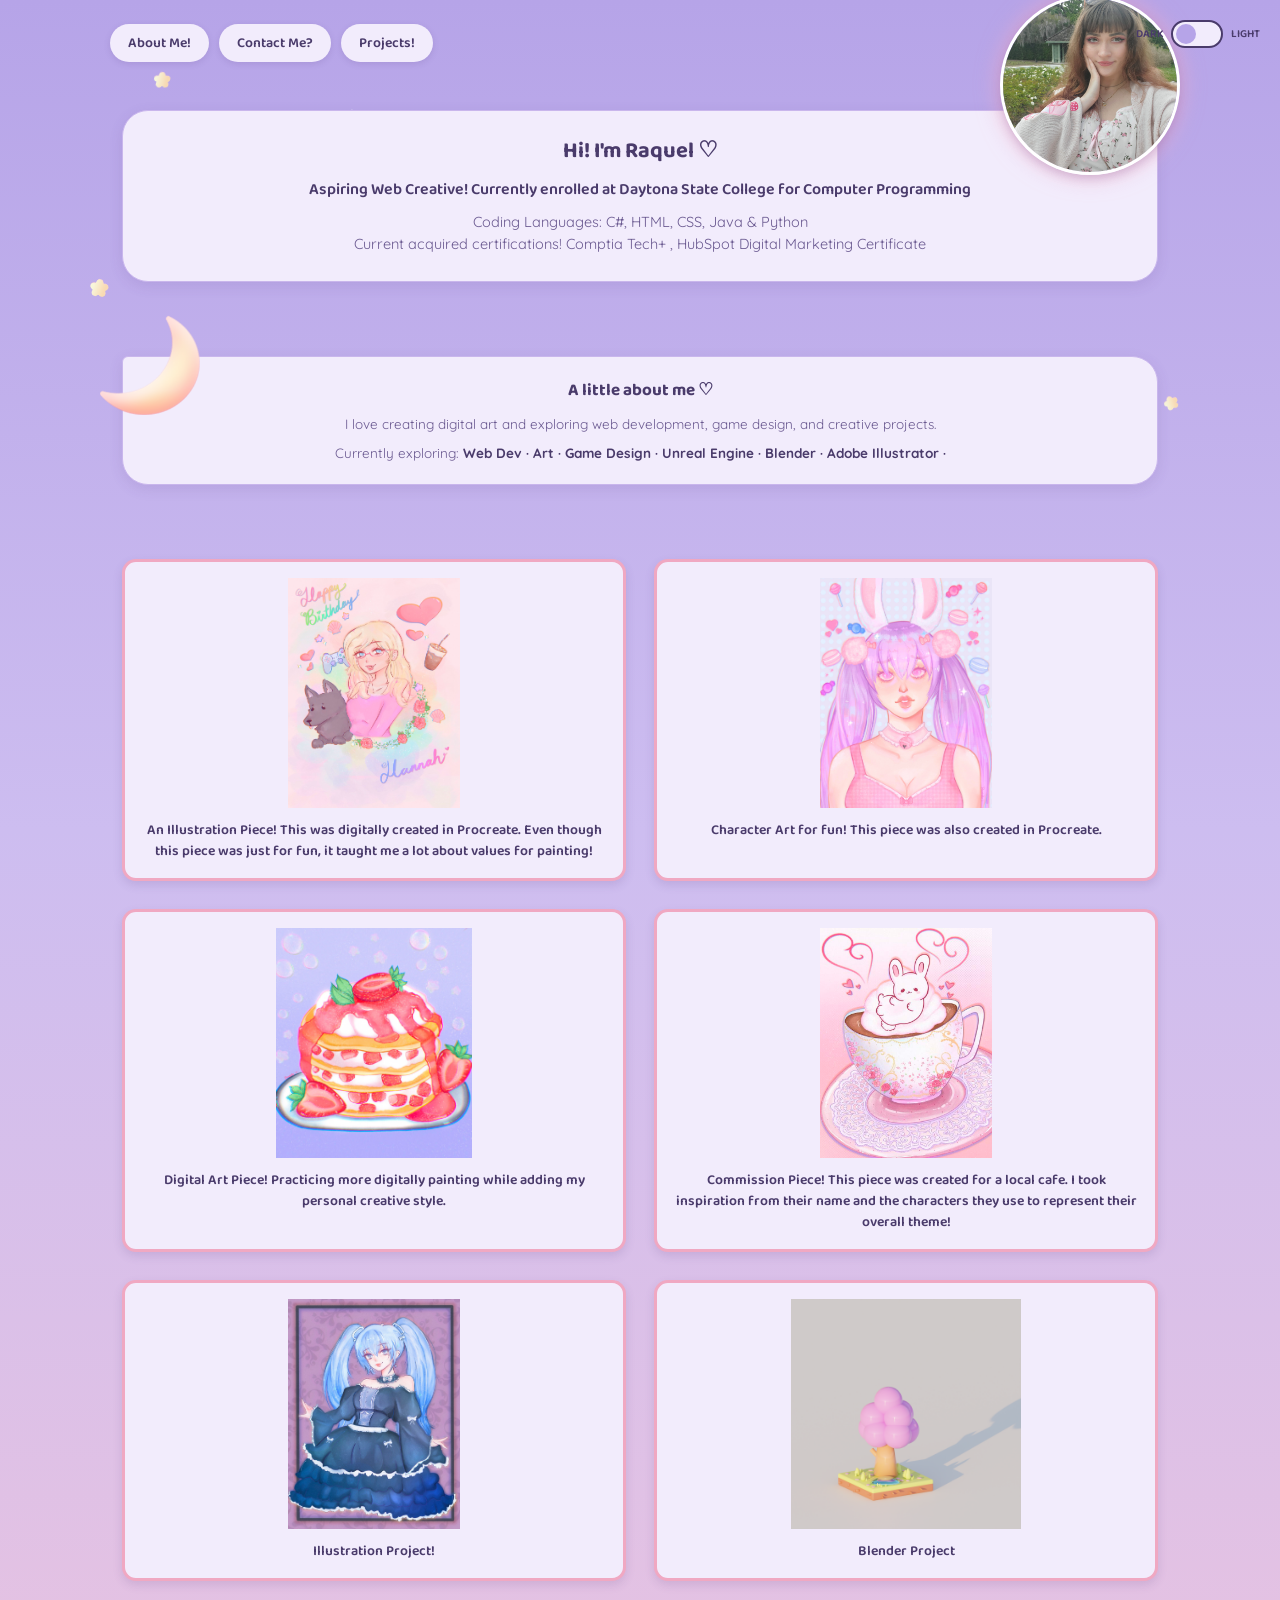
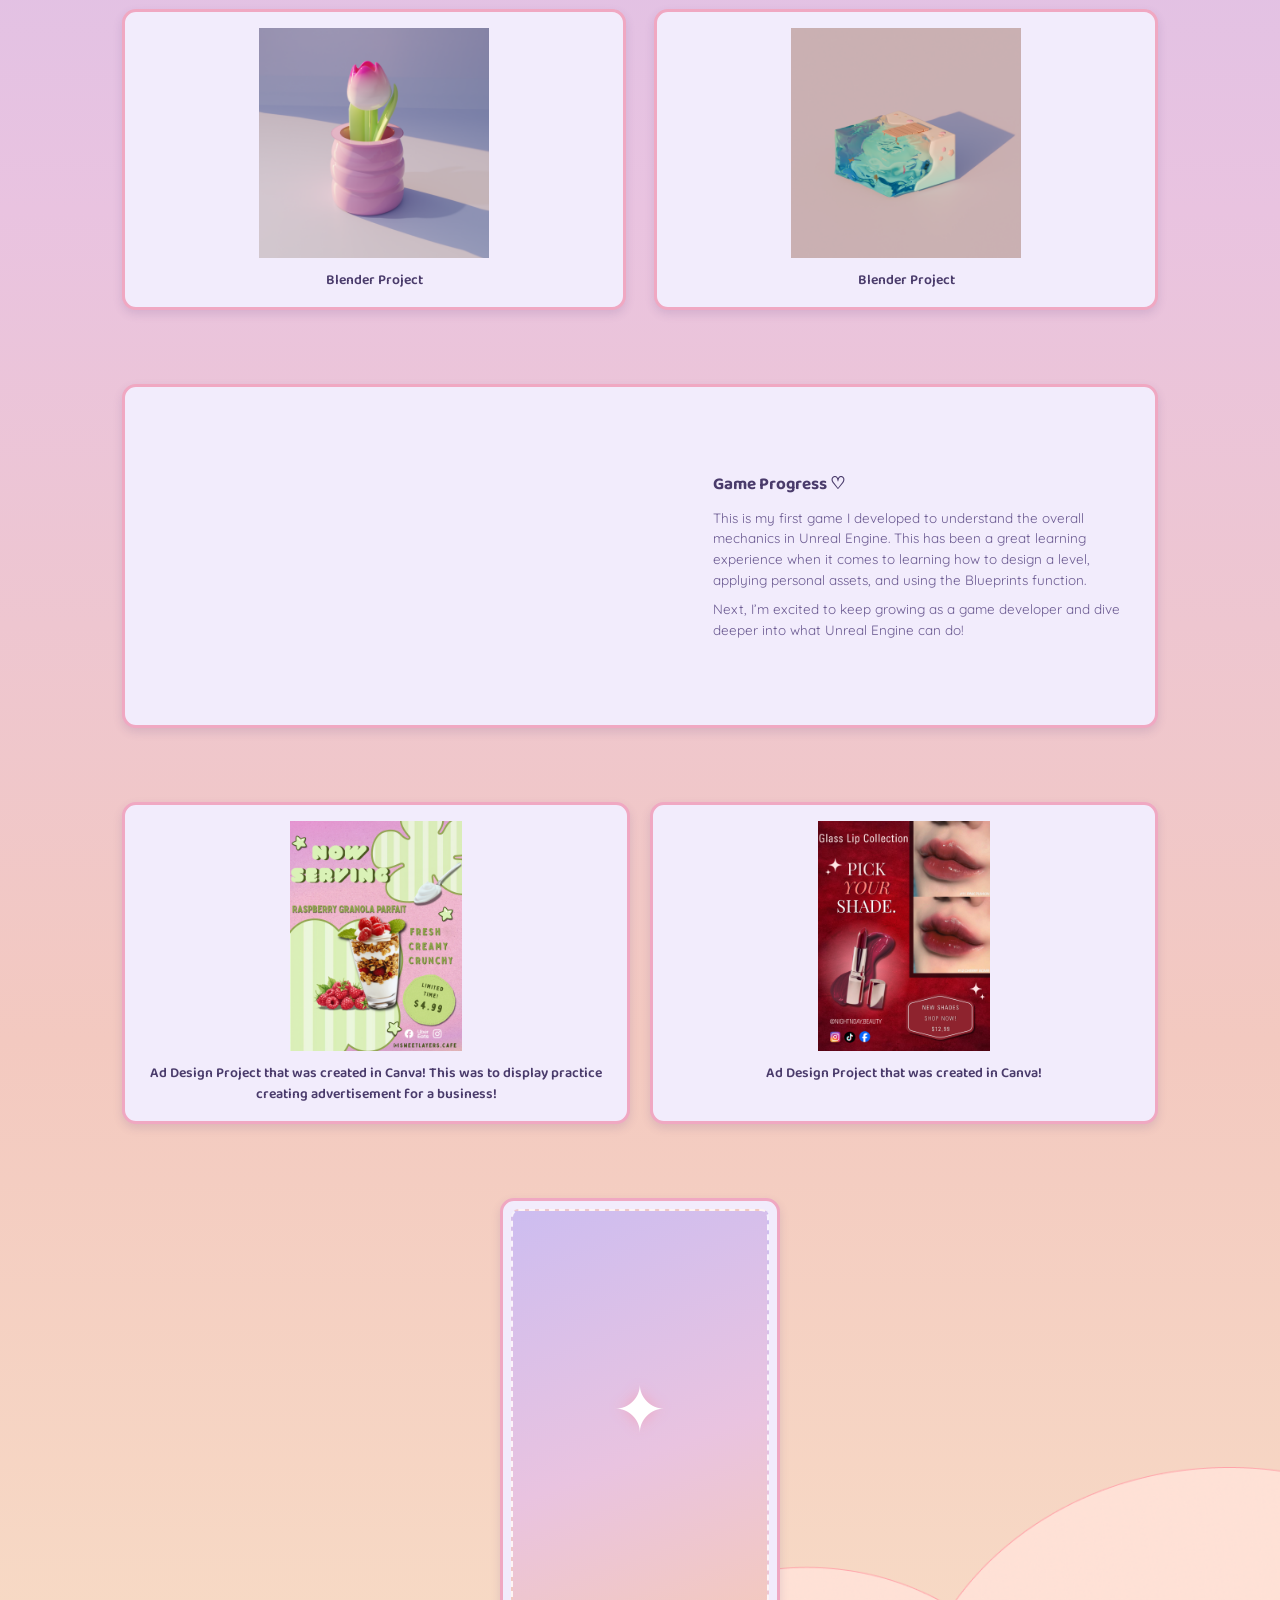
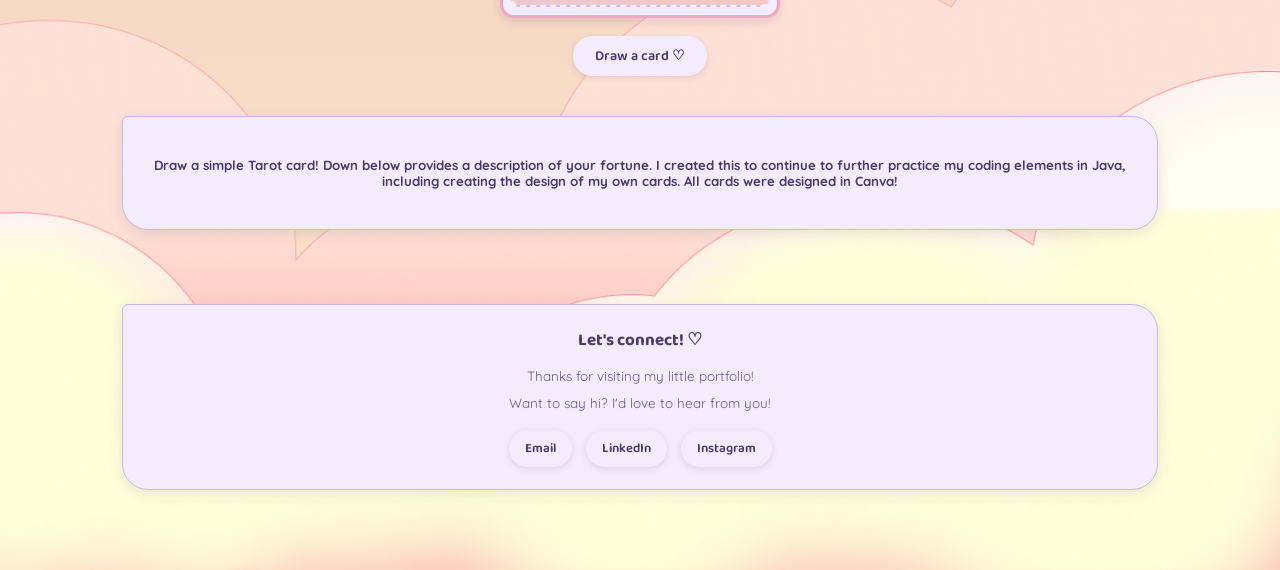
==== commit a6060b67: "Update index.html" ====
--- a/index.html
+++ b/index.html
@@ -113,7 +113,7 @@
                 </h1>
 
                 <h2>
-                    Aspiring Web Developer! Currently enrolled at Daytona State College for Computer Programming
+                    Aspiring Web Creative! Currently enrolled at Daytona State College for Computer Programming
                 </h2>
 
                 <p>
@@ -165,7 +165,7 @@
                 <p>
                     Currently exploring:
                     <strong>
-                        Web Dev · Art · Game Design · Unreal Engine · Blender
+                        Web Dev · Art · Game Design · Unreal Engine · Blender · Adobe Illustrator ·  
                     </strong>
                 </p>
 
@@ -356,7 +356,7 @@
                     >
 
                     <h3>
-                        01 — Ad Design Project that was created in Canva!
+                     Ad Design Project that was created in Canva! This was to display practice creating advertisement for a business!
                     </h3>
 
                 </article>
@@ -371,7 +371,7 @@
                     >
 
                     <h3>
-                        02 — Ad Design Project that was created in Canva
+                    Ad Design Project that was created in Canva!
                     </h3>
                     
                 </article>
